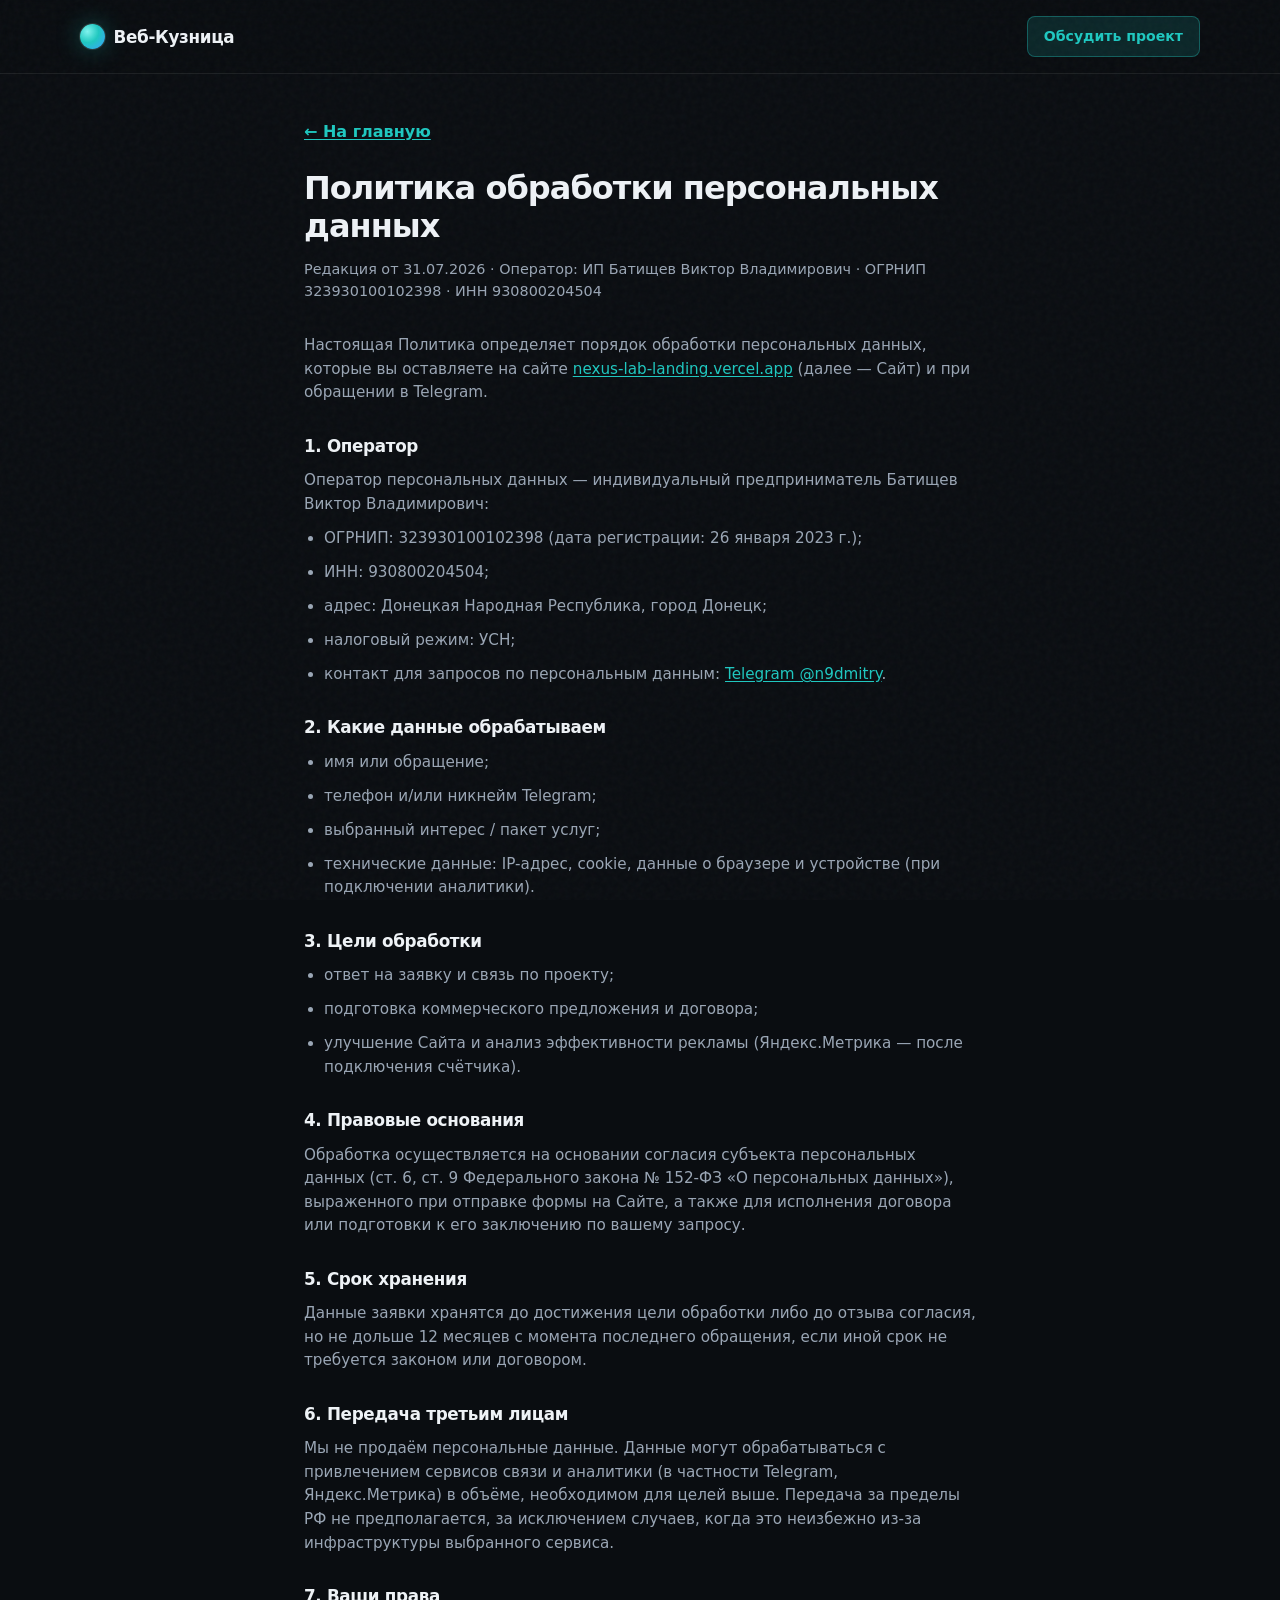
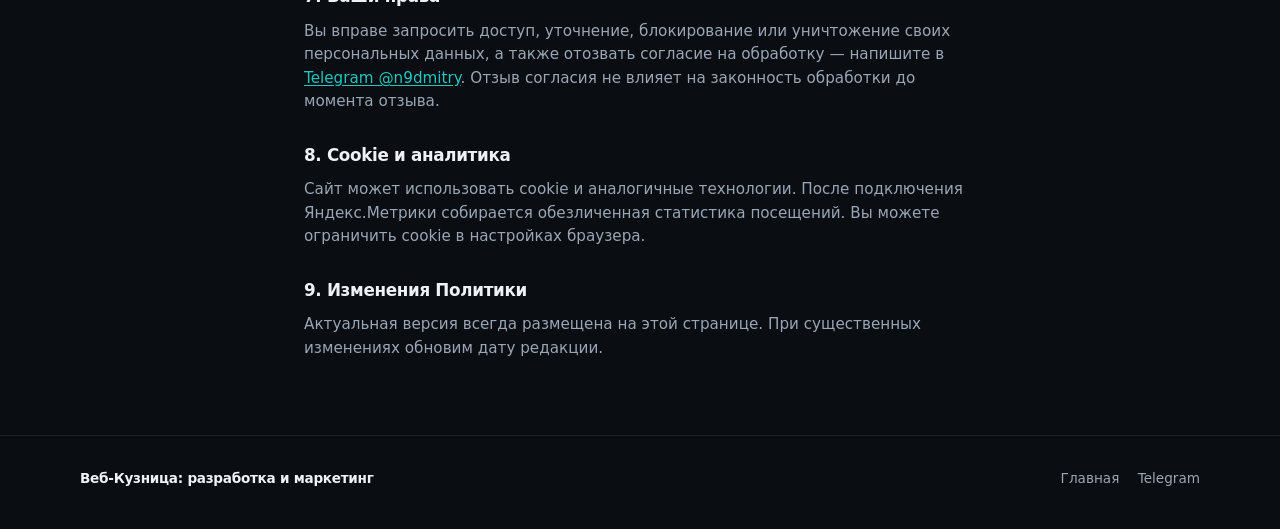
==== privacy.html @ 6d9ad60e "деплой" ====
<!DOCTYPE html>
<html lang="ru">
<head>
  <meta charset="utf-8">
  <meta name="viewport" content="width=device-width, initial-scale=1">
  <title>Политика обработки персональных данных — Веб-Кузница</title>
  <meta name="description" content="Политика обработки персональных данных Веб-Кузницы: цели, основания, сроки хранения и права субъекта данных.">
  <meta name="robots" content="noindex, follow">
  <meta name="theme-color" content="#0a0d11">
  <link rel="canonical" href="https://nexus-lab-landing.vercel.app/privacy.html">
  <link rel="icon" href="img/favicon.svg" type="image/svg+xml">
  <link rel="preload" href="fonts/manrope-cyrillic.woff2" as="font" type="font/woff2" crossorigin>
  <link rel="stylesheet" href="style/index.css">
  <style>
    .legal {
      padding: 7.5rem 0 4rem;
      max-width: 42rem;
    }
    .legal h1 {
      font-family: var(--font-display);
      font-size: clamp(1.5rem, 3.5vw, 2rem);
      font-weight: 600;
      letter-spacing: -0.03em;
      line-height: 1.2;
      margin-bottom: 0.75rem;
    }
    .legal .legal__meta {
      color: var(--muted);
      font-size: 0.9rem;
      margin-bottom: 2rem;
    }
    .legal h2 {
      font-family: var(--font-display);
      font-size: 1.05rem;
      font-weight: 600;
      margin: 1.75rem 0 0.65rem;
      letter-spacing: -0.02em;
    }
    .legal p,
    .legal li {
      color: var(--muted);
      font-size: 0.95rem;
      margin-bottom: 0.65rem;
    }
    .legal ul {
      list-style: disc;
      padding-left: 1.25rem;
      margin-bottom: 0.75rem;
    }
    .legal a { color: var(--accent); text-decoration: underline; text-underline-offset: 0.12em; }
    .legal .back { display: inline-block; margin-bottom: 1.5rem; color: var(--accent); font-weight: 600; }
  </style>
</head>
<body>
  <div class="noise" aria-hidden="true"></div>

  <header class="nav scrolled" id="nav">
    <div class="wrap nav__inner">
      <a class="logo" href="index.html" aria-label="Веб-Кузница — на главную">
        <span class="logo__mark" aria-hidden="true"></span>
        Веб-Кузница
      </a>
      <a class="nav__cta" href="index.html#lead">Обсудить проект</a>
    </div>
  </header>

  <main class="wrap legal">
    <a class="back" href="index.html">← На главную</a>
    <h1>Политика обработки персональных данных</h1>
    <p class="legal__meta">Редакция от 31.07.2026 · Оператор: ИП Батищев Виктор Владимирович · ОГРНИП 323930100102398 · ИНН 930800204504</p>

    <p>Настоящая Политика определяет порядок обработки персональных данных, которые вы оставляете на сайте <a href="https://nexus-lab-landing.vercel.app/">nexus-lab-landing.vercel.app</a> (далее — Сайт) и при обращении в Telegram.</p>

    <h2>1. Оператор</h2>
    <p>Оператор персональных данных — индивидуальный предприниматель Батищев Виктор Владимирович:</p>
    <ul>
      <li>ОГРНИП: 323930100102398 (дата регистрации: 26 января 2023 г.);</li>
      <li>ИНН: 930800204504;</li>
      <li>адрес: Донецкая Народная Республика, город Донецк;</li>
      <li>налоговый режим: УСН;</li>
      <li>контакт для запросов по персональным данным: <a href="https://t.me/n9dmitry">Telegram @n9dmitry</a>.</li>
    </ul>

    <h2>2. Какие данные обрабатываем</h2>
    <ul>
      <li>имя или обращение;</li>
      <li>телефон и/или никнейм Telegram;</li>
      <li>выбранный интерес / пакет услуг;</li>
      <li>технические данные: IP-адрес, cookie, данные о браузере и устройстве (при подключении аналитики).</li>
    </ul>

    <h2>3. Цели обработки</h2>
    <ul>
      <li>ответ на заявку и связь по проекту;</li>
      <li>подготовка коммерческого предложения и договора;</li>
      <li>улучшение Сайта и анализ эффективности рекламы (Яндекс.Метрика — после подключения счётчика).</li>
    </ul>

    <h2>4. Правовые основания</h2>
    <p>Обработка осуществляется на основании согласия субъекта персональных данных (ст. 6, ст. 9 Федерального закона № 152-ФЗ «О персональных данных»), выраженного при отправке формы на Сайте, а также для исполнения договора или подготовки к его заключению по вашему запросу.</p>

    <h2>5. Срок хранения</h2>
    <p>Данные заявки хранятся до достижения цели обработки либо до отзыва согласия, но не дольше 12 месяцев с момента последнего обращения, если иной срок не требуется законом или договором.</p>

    <h2>6. Передача третьим лицам</h2>
    <p>Мы не продаём персональные данные. Данные могут обрабатываться с привлечением сервисов связи и аналитики (в частности Telegram, Яндекс.Метрика) в объёме, необходимом для целей выше. Передача за пределы РФ не предполагается, за исключением случаев, когда это неизбежно из‑за инфраструктуры выбранного сервиса.</p>

    <h2>7. Ваши права</h2>
    <p>Вы вправе запросить доступ, уточнение, блокирование или уничтожение своих персональных данных, а также отозвать согласие на обработку — напишите в <a href="https://t.me/n9dmitry">Telegram @n9dmitry</a>. Отзыв согласия не влияет на законность обработки до момента отзыва.</p>

    <h2>8. Cookie и аналитика</h2>
    <p>Сайт может использовать cookie и аналогичные технологии. После подключения Яндекс.Метрики собирается обезличенная статистика посещений. Вы можете ограничить cookie в настройках браузера.</p>

    <h2>9. Изменения Политики</h2>
    <p>Актуальная версия всегда размещена на этой странице. При существенных изменениях обновим дату редакции.</p>
  </main>

  <footer>
    <div class="wrap footer__inner">
      <div class="footer__brand">Веб-Кузница: разработка и маркетинг</div>
      <div class="footer__links">
        <a href="index.html">Главная</a>
        <a href="https://t.me/n9dmitry" target="_blank" rel="noopener noreferrer">Telegram</a>
      </div>
    </div>
  </footer>
</body>
</html>
---- style/index.css ----
/* Self-hosted fonts (cyrillic + latin) — no render-blocking Google Fonts */
@font-face {
  font-family: "Manrope";
  font-style: normal;
  font-weight: 400 700;
  font-display: swap;
  src: url("../fonts/manrope-cyrillic.woff2") format("woff2");
  unicode-range: U+0301, U+0400-045F, U+0490-0491, U+04B0-04B1, U+2116;
}
@font-face {
  font-family: "Manrope";
  font-style: normal;
  font-weight: 400 700;
  font-display: swap;
  src: url("../fonts/manrope-latin-ext.woff2") format("woff2");
  unicode-range: U+0100-02BA, U+02BD-02C5, U+02C7-02CC, U+02CE-02D7, U+02DD-02FF, U+0304, U+0308, U+0329, U+1D00-1DBF, U+1E00-1E9F, U+1EF2-1EFF, U+2020, U+20A0-20AB, U+20AD-20C0, U+2113, U+2C60-2C7F, U+A720-A7FF;
}
@font-face {
  font-family: "Manrope";
  font-style: normal;
  font-weight: 400 700;
  font-display: swap;
  src: url("../fonts/manrope-latin.woff2") format("woff2");
  unicode-range: U+0000-00FF, U+0131, U+0152-0153, U+02BB-02BC, U+02C6, U+02DA, U+02DC, U+0304, U+0308, U+0329, U+2000-206F, U+20AC, U+2122, U+2191, U+2193, U+2212, U+2215, U+FEFF, U+FFFD;
}
@font-face {
  font-family: "Unbounded";
  font-style: normal;
  font-weight: 500 700;
  font-display: swap;
  src: url("../fonts/unbounded-cyrillic.woff2") format("woff2");
  unicode-range: U+0301, U+0400-045F, U+0490-0491, U+04B0-04B1, U+2116;
}
@font-face {
  font-family: "Unbounded";
  font-style: normal;
  font-weight: 500 700;
  font-display: swap;
  src: url("../fonts/unbounded-latin-ext.woff2") format("woff2");
  unicode-range: U+0100-02BA, U+02BD-02C5, U+02C7-02CC, U+02CE-02D7, U+02DD-02FF, U+0304, U+0308, U+0329, U+1D00-1DBF, U+1E00-1E9F, U+1EF2-1EFF, U+2020, U+20A0-20AB, U+20AD-20C0, U+2113, U+2C60-2C7F, U+A720-A7FF;
}
@font-face {
  font-family: "Unbounded";
  font-style: normal;
  font-weight: 500 700;
  font-display: swap;
  src: url("../fonts/unbounded-latin.woff2") format("woff2");
  unicode-range: U+0000-00FF, U+0131, U+0152-0153, U+02BB-02BC, U+02C6, U+02DA, U+02DC, U+0304, U+0308, U+0329, U+2000-206F, U+20AC, U+2122, U+2191, U+2193, U+2212, U+2215, U+FEFF, U+FFFD;
}

:root {
  --bg: #0a0d11;
  --bg-elev: #12171e;
  --bg-soft: #181e27;
  --ink: #eef2f6;
  --muted: #9aa6b5;
  --line: rgba(255, 255, 255, 0.08);
  --accent: #1ec8c0;
  --accent-2: #3aa0ff;
  --accent-dim: rgba(30, 200, 192, 0.14);
  --ok: #3dcf8e;
  --warn: #e8b84a;
  --radius: 8px;
  --font-display: "Unbounded", system-ui, sans-serif;
  --font-body: "Manrope", system-ui, sans-serif;
  --max: 1120px;
  --ease: cubic-bezier(0.22, 1, 0.36, 1);
}

*, *::before, *::after { box-sizing: border-box; margin: 0; padding: 0; }
html { scroll-behavior: smooth; }
body {
  font-family: var(--font-body);
  background: var(--bg);
  color: var(--ink);
  line-height: 1.55;
  -webkit-font-smoothing: antialiased;
  overflow-x: hidden;
}
img, svg { display: block; max-width: 100%; }
a { color: inherit; text-decoration: none; }
button, input, textarea, select { font: inherit; color: inherit; }
ul { list-style: none; }

.wrap {
  width: min(100% - 2.5rem, var(--max));
  margin-inline: auto;
}

/* Atmosphere */
.noise {
  pointer-events: none;
  position: fixed;
  inset: 0;
  z-index: 50;
  opacity: 0.035;
  background-image: url("data:image/svg+xml,%3Csvg viewBox='0 0 200 200' xmlns='http://www.w3.org/2000/svg'%3E%3Cfilter id='n'%3E%3CfeTurbulence type='fractalNoise' baseFrequency='0.85' numOctaves='3' stitchTiles='stitch'/%3E%3C/filter%3E%3Crect width='100%25' height='100%25' filter='url(%23n)'/%3E%3C/svg%3E");
}

/* Nav */
.nav {
  position: fixed;
  top: 0;
  left: 0;
  right: 0;
  z-index: 40;
  padding: 1rem 0;
  transition: background 0.35s var(--ease), backdrop-filter 0.35s var(--ease), border-color 0.35s;
  border-bottom: 1px solid transparent;
}
.nav.scrolled {
  background: rgba(10, 13, 17, 0.82);
  backdrop-filter: blur(14px);
  border-bottom-color: var(--line);
}
.nav__inner {
  display: flex;
  align-items: center;
  justify-content: space-between;
  gap: 1rem;
}
.logo {
  font-family: var(--font-display);
  font-weight: 600;
  font-size: 1.05rem;
  letter-spacing: -0.02em;
  display: inline-flex;
  align-items: center;
  gap: 0.55rem;
}
.logo__mark {
  width: 1.55rem;
  height: 1.55rem;
  border-radius: 50%;
  background: radial-gradient(circle at 30% 30%, #7ff5ef, var(--accent) 45%, var(--accent-2));
  box-shadow: 0 0 0 1px rgba(255,255,255,0.12), 0 0 24px rgba(30, 200, 192, 0.35);
}
.nav__links {
  display: none;
  gap: 1.6rem;
  font-size: 0.92rem;
  color: var(--muted);
}
.nav__links a:hover { color: var(--ink); }
.nav__cta {
  display: inline-flex;
  align-items: center;
  gap: 0.4rem;
  font-size: 0.88rem;
  font-weight: 600;
  padding: 0.55rem 1rem;
  border: 1px solid rgba(30, 200, 192, 0.35);
  background: var(--accent-dim);
  color: var(--accent);
  border-radius: var(--radius);
  transition: background 0.25s, border-color 0.25s, transform 0.25s var(--ease);
}
.nav__cta:hover {
  background: rgba(30, 200, 192, 0.22);
  border-color: var(--accent);
  transform: translateY(-1px);
}
@media (min-width: 860px) {
  .nav__links { display: flex; }
}

/* Buttons */
.btn {
  display: inline-flex;
  align-items: center;
  justify-content: center;
  gap: 0.5rem;
  font-weight: 700;
  font-size: 0.95rem;
  padding: 0.95rem 1.35rem;
  border-radius: var(--radius);
  border: 1px solid transparent;
  cursor: pointer;
  transition: transform 0.25s var(--ease), background 0.25s, border-color 0.25s, box-shadow 0.25s;
}
.btn:hover { transform: translateY(-2px); }
.btn:focus-visible {
  outline: 2px solid var(--accent);
  outline-offset: 3px;
}
.btn--primary {
  background: linear-gradient(135deg, var(--accent), #18a8d8);
  color: #041214;
  box-shadow: 0 10px 40px rgba(30, 200, 192, 0.28);
}
.btn--primary:hover {
  box-shadow: 0 14px 48px rgba(30, 200, 192, 0.4);
}
.btn--ghost {
  background: transparent;
  border-color: var(--line);
  color: var(--ink);
}
.btn--ghost:hover {
  border-color: rgba(255,255,255,0.22);
  background: rgba(255,255,255,0.03);
}
.btn-row {
  display: flex;
  flex-wrap: wrap;
  gap: 0.75rem;
}

/* Hero */
.hero {
  position: relative;
  min-height: 100svh;
  display: grid;
  align-items: center;
  padding: 6.5rem 0 2rem;
  overflow: hidden;
}
.hero__bg {
  position: absolute;
  inset: 0;
  z-index: 0;
  background:
    radial-gradient(ellipse 70% 55% at 75% 35%, rgba(30, 200, 192, 0.18), transparent 60%),
    radial-gradient(ellipse 50% 45% at 15% 80%, rgba(58, 160, 255, 0.12), transparent 55%),
    linear-gradient(180deg, #0a0d11 0%, #0d1218 45%, #0a0d11 100%);
}
.hero__visual {
  position: absolute;
  inset: 0;
  z-index: 1;
  pointer-events: none;
}
.hero__grid {
  position: absolute;
  inset: 0;
  background-image:
    linear-gradient(rgba(255,255,255,0.035) 1px, transparent 1px),
    linear-gradient(90deg, rgba(255,255,255,0.035) 1px, transparent 1px);
  background-size: 64px 64px;
  mask-image: radial-gradient(ellipse 80% 70% at 70% 40%, #000 20%, transparent 75%);
  opacity: 0.7;
}
.hero__inner {
  position: relative;
  z-index: 2;
  display: grid;
  gap: 3rem;
  align-items: center;
}
.hero__side { display: none; }
@media (min-width: 980px) {
  .hero__inner { grid-template-columns: minmax(0, 38rem) 1fr; }
  .hero__side { display: block; grid-column: 2; grid-row: 1; }
  .hero__content { grid-column: 1; grid-row: 1; }
}
/* Воронка справа — каскад «водопад» */
.hero__funnel {
  position: relative;
  width: min(100%, 22rem);
  margin-inline: auto;
  padding: 0.5rem 0 0.25rem;
  opacity: 0;
  animation: heroIn 0.8s var(--ease) 0.15s forwards;
}
.funnel__glow {
  position: absolute;
  inset: 5% -12%;
  background:
    radial-gradient(ellipse 55% 30% at 50% 0%, rgba(30, 200, 192, 0.2), transparent 70%),
    radial-gradient(ellipse 45% 40% at 50% 100%, rgba(58, 160, 255, 0.12), transparent 65%);
  pointer-events: none;
  z-index: 0;
}
.funnel__list {
  position: relative;
  z-index: 1;
  list-style: none;
  display: grid;
  gap: 0;
  margin: 0;
  padding: 0;
  justify-items: center;
}
.funnel__list::before {
  content: "";
  position: absolute;
  top: 1.4rem;
  bottom: 1.4rem;
  left: 50%;
  width: 2px;
  transform: translateX(-50%);
  background: linear-gradient(
    180deg,
    rgba(30, 200, 192, 0.05),
    rgba(30, 200, 192, 0.45) 20%,
    rgba(58, 160, 255, 0.4) 70%,
    rgba(30, 200, 192, 0.1)
  );
  z-index: 0;
  opacity: 0.55;
}
.funnel__drop {
  position: absolute;
  top: 1.2rem;
  left: 50%;
  z-index: 2;
  width: 8px;
  height: 8px;
  margin-left: -4px;
  border-radius: 50%;
  background: var(--accent);
  box-shadow: 0 0 12px var(--accent), 0 0 24px rgba(30, 200, 192, 0.45);
  animation: funnelDrop 2.8s cubic-bezier(0.4, 0, 0.2, 1) infinite;
  pointer-events: none;
}
@keyframes funnelDrop {
  0% {
    top: 8%;
    opacity: 0;
    transform: scale(0.5);
  }
  8% { opacity: 1; transform: scale(1); }
  85% { opacity: 1; }
  100% {
    top: 88%;
    opacity: 0;
    transform: scale(0.65);
  }
}
.funnel__step {
  --w: calc(100% - var(--i) * 1.15rem);
  position: relative;
  z-index: 1;
  display: grid;
  grid-template-columns: 2.5rem 1fr;
  gap: 0.85rem;
  align-items: center;
  width: var(--w);
  padding: 0.95rem 1.1rem 0.95rem 0.75rem;
  border: 1px solid var(--line);
  border-radius: 10px;
  background: rgba(18, 23, 30, 0.9);
  backdrop-filter: blur(8px);
  margin-bottom: 0.7rem;
  opacity: 0;
  transform: translateY(-28px) scale(0.96);
  animation-name: funnelFall, funnelWave;
  animation-duration: 0.7s, 2.8s;
  animation-timing-function: var(--ease), cubic-bezier(0.4, 0, 0.2, 1);
  animation-fill-mode: forwards, none;
  animation-iteration-count: 1, infinite;
  animation-delay:
    calc(0.25s + var(--i) * 0.18s),
    calc(0.55s + var(--i) * 0.45s);
}
.funnel__step:last-child { margin-bottom: 0; }
.funnel__step--result {
  border-color: rgba(30, 200, 192, 0.42);
  background:
    linear-gradient(120deg, rgba(30, 200, 192, 0.14), transparent 55%),
    rgba(18, 23, 30, 0.94);
  animation-name: funnelFall, funnelWaveResult;
}
.funnel__num {
  font-family: var(--font-display);
  font-size: 0.72rem;
  font-weight: 600;
  letter-spacing: 0.06em;
  color: var(--accent);
  text-align: center;
}
.funnel__step strong {
  display: block;
  font-family: var(--font-display);
  font-size: 0.98rem;
  font-weight: 600;
  letter-spacing: -0.02em;
  color: var(--ink);
  margin-bottom: 0.12rem;
}
.funnel__step small {
  display: block;
  font-size: 0.78rem;
  color: var(--muted);
}
@keyframes funnelFall {
  to {
    opacity: 1;
    transform: none;
  }
}
@keyframes funnelWave {
  0%, 18%, 100% {
    border-color: var(--line);
    box-shadow: none;
  }
  6% {
    border-color: rgba(30, 200, 192, 0.65);
    box-shadow: 0 10px 28px rgba(30, 200, 192, 0.12), 0 0 0 1px rgba(30, 200, 192, 0.15);
  }
  12% {
    border-color: rgba(30, 200, 192, 0.35);
    box-shadow: none;
  }
}
@keyframes funnelWaveResult {
  0%, 18%, 100% {
    border-color: rgba(30, 200, 192, 0.42);
    box-shadow: none;
  }
  6% {
    border-color: rgba(30, 200, 192, 0.85);
    box-shadow: 0 12px 32px rgba(30, 200, 192, 0.2);
  }
  12% {
    border-color: rgba(30, 200, 192, 0.5);
    box-shadow: 0 0 20px rgba(30, 200, 192, 0.1);
  }
}
.hero__content {
  position: relative;
  z-index: 2;
  max-width: 38rem;
  opacity: 0;
  transform: translateY(28px);
  animation: heroIn 0.9s var(--ease) 0.05s forwards;
}
@keyframes heroIn {
  to { opacity: 1; transform: none; }
}
.hero__eyebrow {
  display: inline-flex;
  align-items: center;
  gap: 0.6rem;
  font-family: var(--font-display);
  font-size: 0.8rem;
  font-weight: 600;
  letter-spacing: 0.16em;
  text-transform: uppercase;
  color: var(--accent);
  margin-bottom: 1.2rem;
}
.hero__eyebrow::after {
  content: "";
  width: 2.2rem;
  height: 1px;
  background: linear-gradient(90deg, var(--accent), transparent);
}
.hero h1 {
  font-family: var(--font-display);
  font-size: clamp(1.9rem, 4.6vw, 3.25rem);
  font-weight: 700;
  letter-spacing: -0.04em;
  line-height: 1.08;
  margin-bottom: 1.15rem;
  max-width: 17ch;
  background: linear-gradient(120deg, #fff 35%, #b8fff9 75%, var(--accent));
  -webkit-background-clip: text;
  background-clip: text;
  color: transparent;
}
.hero__lead {
  color: var(--muted);
  font-size: 1.05rem;
  max-width: 38ch;
  margin-bottom: 1.75rem;
}
.hero__meta {
  margin-top: 1.5rem;
  display: flex;
  flex-wrap: wrap;
  gap: 0.75rem 1.25rem;
  font-size: 0.85rem;
  color: var(--muted);
}
.hero__meta span {
  display: inline-flex;
  align-items: center;
  gap: 0.4rem;
}
.dot {
  width: 6px;
  height: 6px;
  border-radius: 50%;
  background: var(--accent);
  box-shadow: 0 0 10px var(--accent);
}

/* Компактная воронка для экранов без SVG-схемы */
.hero__flow-mini {
  display: none;
  flex-wrap: wrap;
  align-items: center;
  gap: 0.45rem;
  margin-bottom: 1.6rem;
  font-size: 0.78rem;
  color: #c5ced9;
}
.hero__flow-mini span {
  padding: 0.35rem 0.7rem;
  border: 1px solid rgba(30, 200, 192, 0.3);
  border-radius: 999px;
  background: var(--bg-elev);
  white-space: nowrap;
}
.hero__flow-mini i {
  font-style: normal;
  color: var(--accent);
}
@media (max-width: 979.98px) {
  .hero__flow-mini { display: flex; }
  .hero__flow-mini span {
    opacity: 0;
    transform: translateY(-10px);
    animation-name: miniFall, chipGlow;
    animation-duration: 0.5s, 2.8s;
    animation-timing-function: var(--ease), ease-in-out;
    animation-fill-mode: forwards, none;
    animation-iteration-count: 1, infinite;
  }
  .hero__flow-mini span:nth-of-type(1) { animation-delay: 0.2s, 0.55s; }
  .hero__flow-mini span:nth-of-type(2) { animation-delay: 0.35s, 1s; }
  .hero__flow-mini span:nth-of-type(3) { animation-delay: 0.5s, 1.45s; }
  .hero__flow-mini span:nth-of-type(4) { animation-delay: 0.65s, 1.9s; }
  .hero__flow-mini span:nth-of-type(5) { animation-delay: 0.8s, 2.35s; }
}
@keyframes miniFall {
  to { opacity: 1; transform: none; }
}
@keyframes chipGlow {
  0%, 18%, 100% {
    border-color: rgba(30, 200, 192, 0.3);
    color: #c5ced9;
    background: var(--bg-elev);
    box-shadow: none;
  }
  6%, 10% {
    border-color: var(--accent);
    color: var(--ink);
    background: rgba(30, 200, 192, 0.14);
    box-shadow: 0 0 16px rgba(30, 200, 192, 0.35);
  }
}

/* Sections common */
section {
  padding: 5rem 0;
  position: relative;
}
.section-head {
  margin-bottom: 2.25rem;
  max-width: 40rem;
}
.section-head h2 {
  font-family: var(--font-display);
  font-size: clamp(1.45rem, 3vw, 2rem);
  font-weight: 600;
  letter-spacing: -0.03em;
  line-height: 1.2;
  margin-bottom: 0.7rem;
}
.section-head p {
  color: var(--muted);
  font-size: 1.02rem;
  max-width: 48ch;
}
.reveal {
  opacity: 0;
  transform: translateY(24px);
  transition: opacity 0.7s var(--ease), transform 0.7s var(--ease);
}
.reveal.in {
  opacity: 1;
  transform: none;
}

/* Audit lead magnet */
.audit {
  padding-top: 0.5rem;
  padding-bottom: 2.5rem;
}
.audit__panel {
  display: flex;
  flex-wrap: wrap;
  align-items: center;
  justify-content: space-between;
  gap: 1.25rem 1.75rem;
  padding: clamp(1.35rem, 3vw, 1.85rem) clamp(1.25rem, 3vw, 1.75rem);
  border: 1px solid rgba(30, 200, 192, 0.28);
  border-radius: 12px;
  background:
    radial-gradient(ellipse 55% 80% at 0% 50%, rgba(30, 200, 192, 0.12), transparent 55%),
    var(--bg-elev);
}
.audit__copy {
  flex: 1 1 16rem;
  max-width: 40rem;
}
.audit__copy h2 {
  font-family: var(--font-display);
  font-size: clamp(1.15rem, 2.4vw, 1.45rem);
  font-weight: 600;
  letter-spacing: -0.03em;
  line-height: 1.25;
  margin-bottom: 0.55rem;
}
.audit__copy p {
  color: var(--muted);
  font-size: 0.95rem;
}
.audit__panel .btn {
  flex-shrink: 0;
}

/* Pain */
.pain {
  border-top: 1px solid var(--line);
  background: linear-gradient(180deg, rgba(18, 23, 30, 0.55), transparent);
}
.pain__list {
  display: grid;
  gap: 1px;
  background: var(--line);
  border: 1px solid var(--line);
  border-radius: 8px;
  overflow: hidden;
}
@media (min-width: 720px) {
  .pain__list { grid-template-columns: 1fr 1fr; }
}
.pain__item {
  background: var(--bg-elev);
  padding: 1.5rem 1.35rem;
}
.pain__item p {
  color: #c5ced9;
  font-size: 1rem;
  line-height: 1.45;
  font-style: italic;
}
.pain__close {
  margin-top: 1.35rem;
  color: var(--muted);
  font-size: 0.98rem;
}
.pain__close a {
  color: var(--accent);
  font-weight: 600;
  text-decoration: underline;
  text-underline-offset: 0.15em;
}
.pain__close a:hover { color: var(--ink); }

/* Steps */
.steps__track {
  display: grid;
  gap: 1.25rem;
  counter-reset: step;
}
@media (min-width: 800px) {
  .steps__track {
    grid-template-columns: repeat(4, 1fr);
    gap: 1rem;
  }
}
.step {
  position: relative;
  padding: 1.35rem 1.2rem 1.35rem 0;
  border-top: 2px solid var(--line);
}
.step::before {
  counter-increment: step;
  content: "0" counter(step);
  display: block;
  font-family: var(--font-display);
  font-size: 0.78rem;
  font-weight: 600;
  color: var(--accent);
  letter-spacing: 0.08em;
  margin-bottom: 0.85rem;
}
.step h3 {
  font-size: 1.05rem;
  font-weight: 700;
  margin-bottom: 0.35rem;
}
.step__time {
  display: inline-block;
  font-size: 0.78rem;
  font-weight: 700;
  letter-spacing: 0.04em;
  text-transform: uppercase;
  color: var(--accent) !important;
  margin-bottom: 0.55rem;
}
.step p {
  color: var(--muted);
  font-size: 0.92rem;
}

/* Services */
.services { background: var(--bg-elev); border-block: 1px solid var(--line); }
.services__grid {
  display: grid;
  gap: 1rem;
}
@media (min-width: 700px) {
  .services__grid { grid-template-columns: 1fr 1fr; }
}
.service {
  padding: 1.4rem 1.35rem;
  border: 1px solid var(--line);
  background: var(--bg-soft);
  border-radius: 8px;
  display: grid;
  gap: 0.55rem;
  transition: border-color 0.25s, background 0.25s;
}
.service:hover {
  border-color: rgba(30, 200, 192, 0.35);
  background: #1b222c;
}
.service__top {
  display: flex;
  justify-content: space-between;
  align-items: baseline;
  gap: 1rem;
}
.service h3 {
  font-family: var(--font-display);
  font-size: 0.98rem;
  font-weight: 600;
  letter-spacing: -0.02em;
}
.service__price {
  font-size: 0.88rem;
  font-weight: 700;
  color: var(--accent);
  white-space: nowrap;
}
.service p {
  color: var(--muted);
  font-size: 0.92rem;
}
.service__note {
  font-size: 0.8rem;
  color: #6f7c8d;
}

/* Packages */
.packages__grid {
  display: grid;
  gap: 1rem;
}
@media (min-width: 960px) {
  .packages__grid {
    grid-template-columns: repeat(3, 1fr);
    align-items: stretch;
  }
}
.pack {
  position: relative;
  padding: 1.75rem 1.5rem;
  border: 1px solid var(--line);
  border-radius: 10px;
  background: var(--bg-elev);
  display: flex;
  flex-direction: column;
  gap: 1rem;
}
.pack--featured {
  border-color: rgba(30, 200, 192, 0.45);
  background:
    linear-gradient(160deg, rgba(30, 200, 192, 0.1), transparent 45%),
    var(--bg-soft);
  box-shadow: 0 20px 60px rgba(0, 0, 0, 0.35);
  padding-top: 2rem;
}
@media (min-width: 960px) {
  .pack--featured {
    transform: translateY(-0.35rem);
  }
}
.pack__badge {
  position: absolute;
  top: -0.65rem;
  right: 1rem;
  font-size: 0.68rem;
  font-weight: 700;
  letter-spacing: 0.04em;
  text-transform: uppercase;
  color: #061014;
  background: var(--accent);
  padding: 0.28rem 0.55rem;
  border-radius: 4px;
}
.pack__label {
  font-size: 0.72rem;
  font-weight: 700;
  letter-spacing: 0.12em;
  text-transform: uppercase;
  color: var(--accent);
}
.pack h3 {
  font-family: var(--font-display);
  font-size: 1.35rem;
  font-weight: 600;
  letter-spacing: -0.03em;
}
.pack__desc {
  color: var(--muted);
  font-size: 0.95rem;
}
.pack ul {
  display: grid;
  gap: 0.45rem;
  flex: 1;
}
.pack li {
  position: relative;
  padding-left: 1.2rem;
  font-size: 0.92rem;
  color: #c5ced9;
}
.pack li::before {
  content: "";
  position: absolute;
  left: 0;
  top: 0.55rem;
  width: 0.45rem;
  height: 0.45rem;
  border-radius: 50%;
  background: var(--accent);
}
.pack__foot {
  display: flex;
  flex-wrap: wrap;
  align-items: center;
  justify-content: space-between;
  gap: 0.75rem;
  padding-top: 0.5rem;
  border-top: 1px solid var(--line);
}
.pack__price {
  font-family: var(--font-display);
  font-size: 1.15rem;
  font-weight: 600;
}
.pack__save {
  font-size: 0.82rem;
  color: var(--ok);
  font-weight: 600;
}

/* Why */
.why__grid {
  display: grid;
  gap: 1rem;
}
@media (min-width: 800px) {
  .why__grid { grid-template-columns: 1.2fr 1fr; }
}
.why__story {
  padding: 1.75rem;
  border: 1px solid var(--line);
  border-radius: 10px;
  background:
    radial-gradient(ellipse 60% 50% at 0% 0%, rgba(58, 160, 255, 0.12), transparent 60%),
    var(--bg-elev);
}
.why__story h3 {
  font-family: var(--font-display);
  font-size: 1.15rem;
  font-weight: 600;
  letter-spacing: -0.02em;
  margin-bottom: 0.75rem;
}
.why__story p {
  color: var(--muted);
  margin-bottom: 1rem;
}
.partners {
  display: grid;
  gap: 0.75rem;
}
.partner {
  display: grid;
  grid-template-columns: auto 1fr;
  gap: 0.85rem;
  align-items: start;
  padding: 0.85rem 0;
  border-top: 1px solid var(--line);
}
.partner:first-child { border-top: none; padding-top: 0; }
.partner__avatar {
  position: relative;
  width: 3.4rem;
  height: 3.4rem;
  border-radius: 50%;
  overflow: hidden;
  display: grid;
  place-items: center;
  font-family: var(--font-display);
  font-size: 0.85rem;
  font-weight: 700;
  background: var(--accent-dim);
  color: var(--accent);
  border: 1px solid rgba(30, 200, 192, 0.3);
}
.partner__avatar img {
  position: absolute;
  inset: 0;
  width: 100%;
  height: 100%;
  object-fit: cover;
}
.partner strong { display: block; font-size: 0.95rem; }
.partner span { color: var(--muted); font-size: 0.85rem; }
.why__points {
  display: grid;
  gap: 0.75rem;
}
.point {
  padding: 1.15rem 1.2rem;
  border: 1px solid var(--line);
  border-radius: 8px;
  background: var(--bg-elev);
}
.point h3 {
  font-size: 0.98rem;
  font-weight: 700;
  margin-bottom: 0.3rem;
}
.point p {
  color: var(--muted);
  font-size: 0.9rem;
}

.guarantees {
  margin-top: 1.5rem;
  padding: 1.5rem 1.4rem;
  border: 1px solid var(--line);
  border-radius: 10px;
  background: var(--bg-elev);
}
.guarantees__title {
  font-family: var(--font-display);
  font-size: 1.05rem;
  font-weight: 600;
  letter-spacing: -0.02em;
  margin-bottom: 1rem;
}
.guarantees__list {
  display: grid;
  gap: 0.65rem;
}
@media (min-width: 720px) {
  .guarantees__list { grid-template-columns: 1fr 1fr; }
}
.guarantees__list li {
  position: relative;
  padding-left: 1.55rem;
  font-size: 0.94rem;
  color: #c5ced9;
}
.guarantees__list li::before {
  content: "✓";
  position: absolute;
  left: 0;
  top: 0;
  width: 1.1rem;
  font-size: 0.85rem;
  font-weight: 700;
  color: var(--accent);
  line-height: 1.4;
}
.guarantees__list li::after {
  content: none;
}

/* FAQ */
.faq {
  border-top: 1px solid var(--line);
}
.faq__list {
  display: grid;
  gap: 0.5rem;
  max-width: 720px;
}
details {
  border: 1px solid var(--line);
  border-radius: 8px;
  background: var(--bg-elev);
  padding: 0 1.15rem;
}
summary {
  cursor: pointer;
  list-style: none;
  font-weight: 700;
  padding: 1.05rem 0;
  display: flex;
  justify-content: space-between;
  align-items: center;
  gap: 1rem;
}
summary::-webkit-details-marker { display: none; }
summary::after {
  content: "+";
  font-size: 1.2rem;
  color: var(--accent);
  font-weight: 500;
}
details[open] summary::after { content: "–"; }
details p {
  color: var(--muted);
  font-size: 0.95rem;
  padding-bottom: 1.1rem;
}

/* Lead */
.lead {
  padding-bottom: 5.5rem;
}
.lead__panel {
  display: grid;
  gap: 2rem;
  padding: clamp(1.5rem, 4vw, 2.5rem);
  border: 1px solid rgba(30, 200, 192, 0.28);
  border-radius: 12px;
  background:
    radial-gradient(ellipse 50% 60% at 100% 0%, rgba(30, 200, 192, 0.12), transparent 55%),
    radial-gradient(ellipse 40% 50% at 0% 100%, rgba(58, 160, 255, 0.1), transparent 50%),
    var(--bg-elev);
}
@media (min-width: 860px) {
  .lead__panel {
    grid-template-columns: 1fr 1fr;
    align-items: start;
    gap: 2.5rem;
  }
}
.lead__copy h2 {
  font-family: var(--font-display);
  font-size: clamp(1.4rem, 3vw, 1.9rem);
  font-weight: 600;
  letter-spacing: -0.03em;
  line-height: 1.2;
  margin-bottom: 0.75rem;
}
.lead__copy p {
  color: var(--muted);
  margin-bottom: 1.25rem;
}
.lead__contacts {
  display: grid;
  gap: 0.65rem;
  font-size: 0.92rem;
}
.lead__contacts a {
  color: var(--accent);
  font-weight: 600;
}
.lead__contacts a:hover { text-decoration: underline; }
.phone-placeholder {
  color: var(--muted);
  font-variant-numeric: tabular-nums;
}
.phone-placeholder strong { color: var(--ink); font-weight: 600; }

.form {
  display: grid;
  gap: 0.85rem;
}
.field label {
  display: block;
  font-size: 0.8rem;
  font-weight: 600;
  color: var(--muted);
  margin-bottom: 0.35rem;
}
.field input,
.field textarea,
.field select {
  width: 100%;
  background: rgba(0, 0, 0, 0.35);
  border: 1px solid var(--line);
  border-radius: var(--radius);
  padding: 0.8rem 0.9rem;
  transition: border-color 0.2s, box-shadow 0.2s;
}
.field input:focus,
.field textarea:focus,
.field select:focus {
  outline: none;
  border-color: rgba(30, 200, 192, 0.55);
  box-shadow: 0 0 0 3px rgba(30, 200, 192, 0.12);
}
.field textarea { min-height: 110px; resize: vertical; }
.form__hint {
  font-size: 0.78rem;
  color: #6f7c8d;
}
.form__hint a {
  color: var(--accent);
  text-decoration: underline;
  text-underline-offset: 0.12em;
}
.form__hint a:hover { color: var(--ink); }
.form__success {
  display: none;
  padding: 1.25rem;
  border: 1px solid rgba(61, 207, 142, 0.35);
  background: rgba(61, 207, 142, 0.08);
  border-radius: 8px;
  color: var(--ok);
  font-weight: 600;
}
.form.is-success .form__fields { display: none; }
.form.is-success .form__success { display: block; }

/* Footer */
footer {
  border-top: 1px solid var(--line);
  padding: 2rem 0 2.5rem;
  color: var(--muted);
  font-size: 0.85rem;
}
.footer__inner {
  display: flex;
  flex-wrap: wrap;
  justify-content: space-between;
  gap: 1rem;
  align-items: center;
}
.footer__brand {
  font-family: var(--font-display);
  font-weight: 600;
  color: var(--ink);
  letter-spacing: -0.02em;
}
.footer__links {
  display: flex;
  flex-wrap: wrap;
  gap: 0.85rem 1.15rem;
}
.footer__links a:hover {
  color: var(--accent);
}

/* Sticky mobile CTA */
.sticky-cta {
  position: fixed;
  left: 1rem;
  right: 1rem;
  bottom: calc(0.85rem + env(safe-area-inset-bottom, 0px));
  z-index: 45;
  display: flex;
  align-items: center;
  justify-content: center;
  min-height: 3rem;
  padding: 0.85rem 1.25rem;
  border-radius: 10px;
  background: linear-gradient(135deg, var(--accent), #17a8a1);
  color: #061014;
  font-weight: 700;
  font-size: 0.95rem;
  box-shadow: 0 12px 32px rgba(0, 0, 0, 0.45);
  transform: translateY(0);
  transition: opacity 0.25s var(--ease), transform 0.25s var(--ease);
}
.sticky-cta[hidden] {
  display: none !important;
}
body.has-sticky-cta {
  padding-bottom: 5rem;
}
@media (min-width: 701px) {
  .sticky-cta { display: none !important; }
  body.has-sticky-cta { padding-bottom: 0; }
}

@media (max-width: 480px) {
  .logo { font-size: 0.88rem; white-space: nowrap; }
  .logo__mark { width: 1.3rem; height: 1.3rem; }
  .nav__cta { font-size: 0.8rem; padding: 0.5rem 0.7rem; }
}

@media (max-width: 700px) {
  .hero {
    padding-top: 7rem;
    padding-bottom: 1.25rem;
  }
  .btn { width: 100%; }
  .btn-row { width: 100%; }
}

@media (prefers-reduced-motion: reduce) {
  html { scroll-behavior: auto; }
  .hero__content,
  .hero__funnel,
  .reveal,
  .hero__flow-mini span,
  .funnel__step,
  .funnel__drop {
    animation: none !important;
    transition: none !important;
    opacity: 1 !important;
    transform: none !important;
  }
  .funnel__drop { display: none; }
}
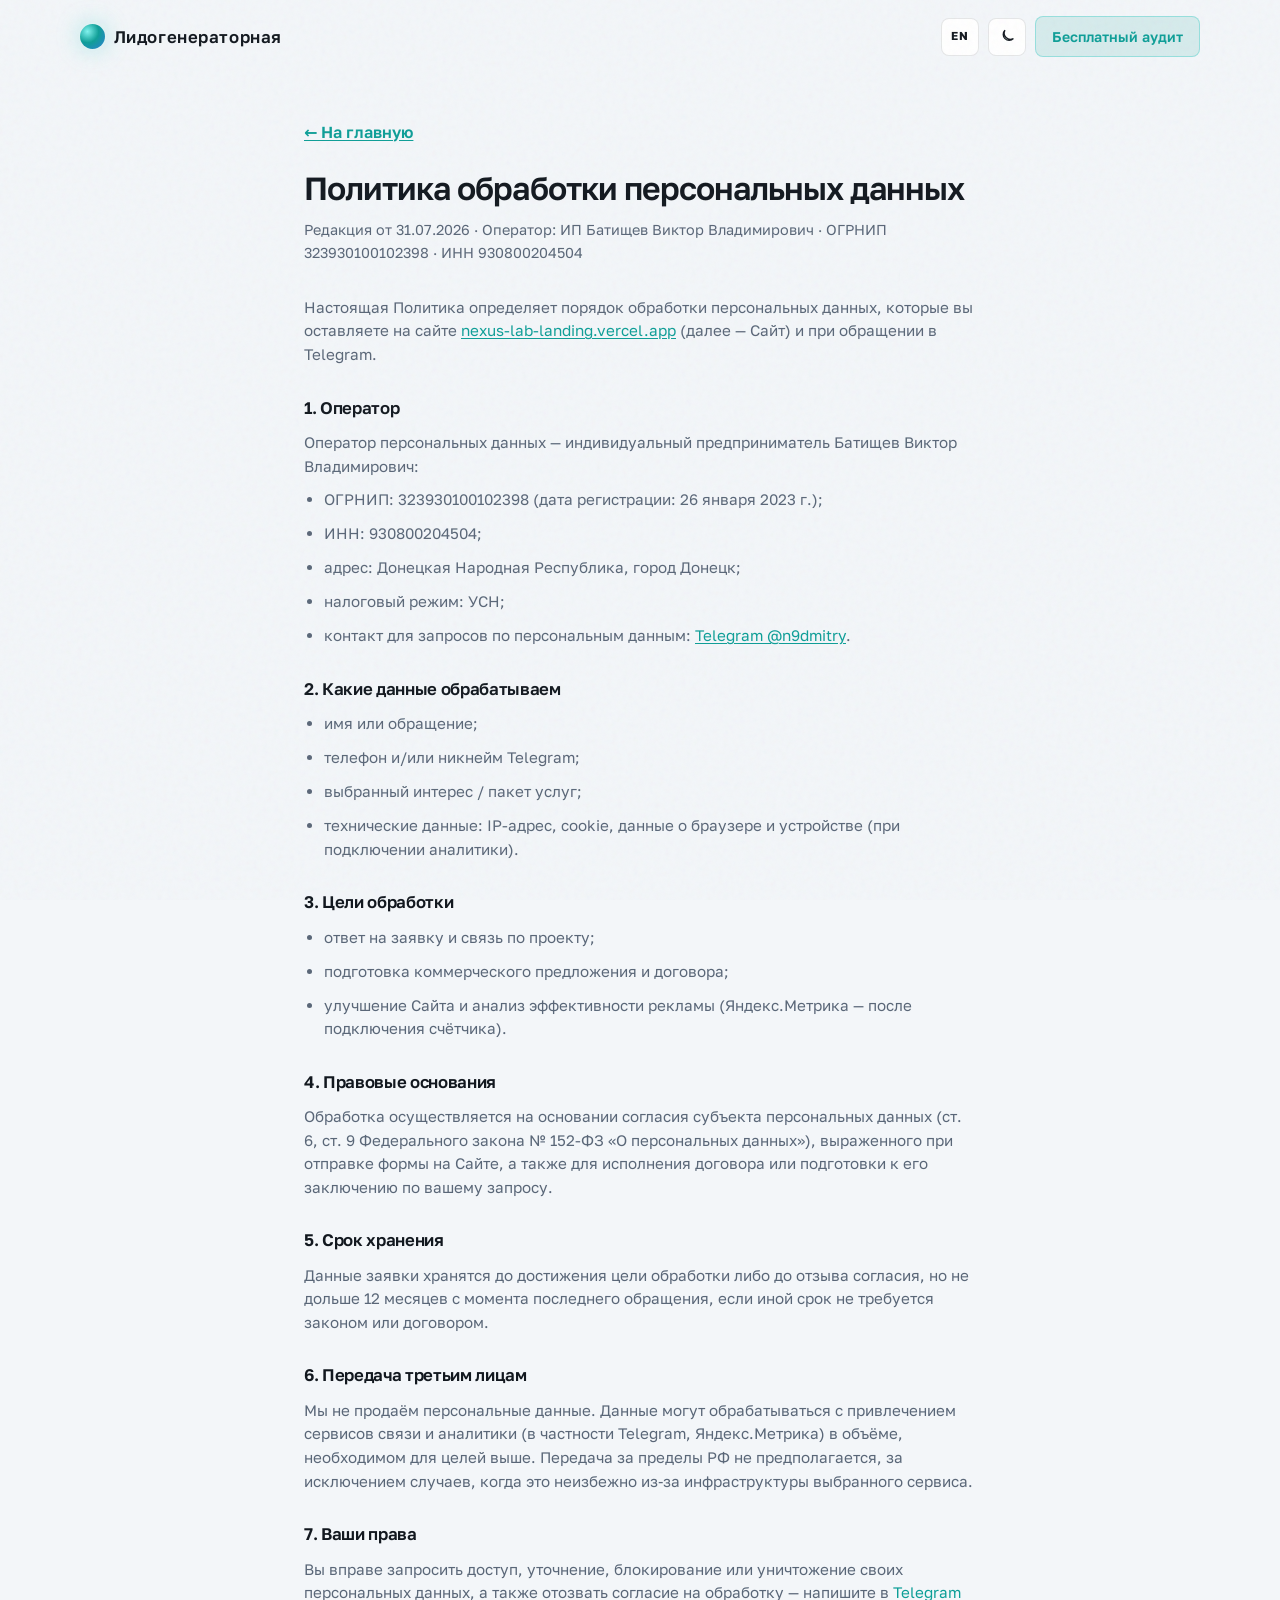
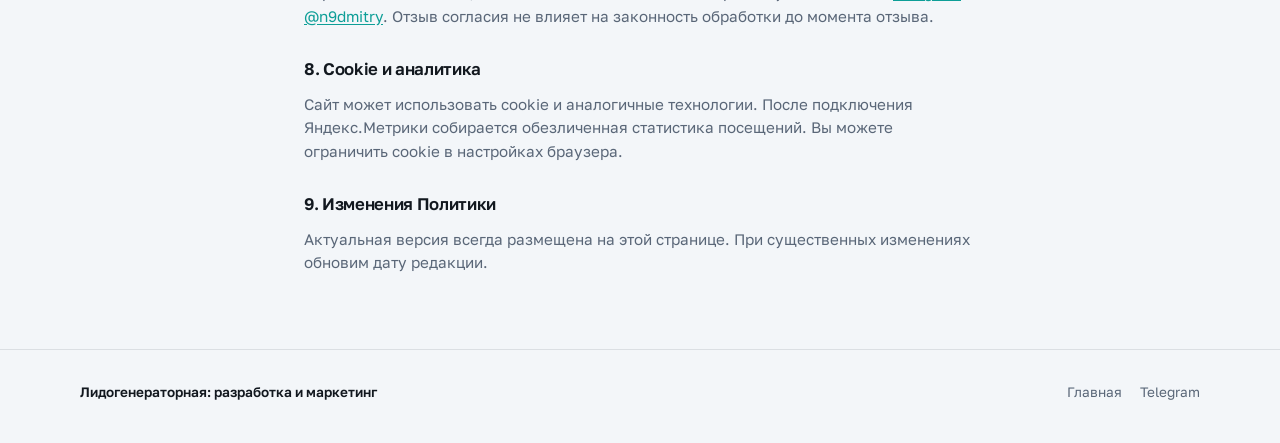
==== commit c974a0cb: "последние правки" ====
--- a/privacy.html
+++ b/privacy.html
@@ -3,14 +3,33 @@
 <head>
   <meta charset="utf-8">
   <meta name="viewport" content="width=device-width, initial-scale=1">
-  <title>Политика обработки персональных данных — Веб-Кузница</title>
-  <meta name="description" content="Политика обработки персональных данных Веб-Кузницы: цели, основания, сроки хранения и права субъекта данных.">
+  <title>Политика обработки персональных данных — Лидогенераторная</title>
+  <meta name="description" content="Политика обработки персональных данных Лидогенераторной: цели, основания, сроки хранения и права субъекта данных.">
   <meta name="robots" content="noindex, follow">
-  <meta name="theme-color" content="#0a0d11">
+  <meta name="theme-color" content="#0a0d11" id="theme-color">
   <link rel="canonical" href="https://nexus-lab-landing.vercel.app/privacy.html">
   <link rel="icon" href="img/favicon.svg" type="image/svg+xml">
-  <link rel="preload" href="fonts/manrope-cyrillic.woff2" as="font" type="font/woff2" crossorigin>
+  <link rel="preload" href="fonts/golos-cyrillic.woff2" as="font" type="font/woff2" crossorigin>
   <link rel="stylesheet" href="style/index.css">
+  <script>
+    (function () {
+      try {
+        var stored = localStorage.getItem("theme");
+        var theme = stored === "light" || stored === "dark"
+          ? stored
+          : (window.matchMedia("(prefers-color-scheme: light)").matches ? "light" : "dark");
+        document.documentElement.setAttribute("data-theme", theme);
+        var meta = document.getElementById("theme-color");
+        if (meta) meta.setAttribute("content", theme === "light" ? "#f3f6f9" : "#0a0d11");
+      } catch (e) {
+        document.documentElement.setAttribute("data-theme", "dark");
+      }
+      try {
+        var lang = localStorage.getItem("lang");
+        if (lang === "en" || lang === "ru") document.documentElement.setAttribute("lang", lang);
+      } catch (e2) {}
+    })();
+  </script>
   <style>
     .legal {
       padding: 7.5rem 0 4rem;
@@ -56,11 +75,28 @@
 
   <header class="nav scrolled" id="nav">
     <div class="wrap nav__inner">
-      <a class="logo" href="index.html" aria-label="Веб-Кузница — на главную">
+      <a class="logo" href="index.html" aria-label="Лидогенераторная — на главную">
         <span class="logo__mark" aria-hidden="true"></span>
-        Веб-Кузница
+        <span class="logo__text">Лидогенераторная</span>
       </a>
-      <a class="nav__cta" href="index.html#lead">Обсудить проект</a>
+      <div class="nav__actions">
+        <button class="lang-toggle" type="button" data-lang-toggle aria-label="Switch to English" aria-pressed="false">
+          <span data-lang-label>EN</span>
+        </button>
+        <button class="theme-toggle" type="button" data-theme-toggle aria-label="Переключить тему">
+          <svg class="theme-toggle__icon theme-toggle__icon--sun" viewBox="0 0 24 24" fill="none" stroke="currentColor" stroke-width="1.8" aria-hidden="true">
+            <circle cx="12" cy="12" r="4"/>
+            <path d="M12 2v2M12 20v2M4.9 4.9l1.4 1.4M17.7 17.7l1.4 1.4M2 12h2M20 12h2M4.9 19.1l1.4-1.4M17.7 6.3l1.4-1.4"/>
+          </svg>
+          <svg class="theme-toggle__icon theme-toggle__icon--moon" viewBox="0 0 24 24" fill="none" stroke="currentColor" stroke-width="1.8" aria-hidden="true">
+            <path d="M21 14.5A8.5 8.5 0 0 1 9.5 3 7 7 0 1 0 21 14.5z"/>
+          </svg>
+        </button>
+        <a class="nav__cta" href="index.html#audit">
+          <span class="nav__cta-full" data-i18n="nav.cta">Бесплатный аудит</span>
+          <span class="nav__cta-short" data-i18n="nav.ctaShort">Аудит</span>
+        </a>
+      </div>
     </div>
   </header>
 
@@ -117,12 +153,14 @@
 
   <footer>
     <div class="wrap footer__inner">
-      <div class="footer__brand">Веб-Кузница: разработка и маркетинг</div>
+      <div class="footer__brand">Лидогенераторная: разработка и маркетинг</div>
       <div class="footer__links">
         <a href="index.html">Главная</a>
         <a href="https://t.me/n9dmitry" target="_blank" rel="noopener noreferrer">Telegram</a>
       </div>
     </div>
   </footer>
+  <script src="js/i18n.js"></script>
+  <script src="js/index.js"></script>
 </body>
 </html>
--- a/style/index.css
+++ b/style/index.css
@@ -1,70 +1,99 @@
-/* Self-hosted fonts (cyrillic + latin) — no render-blocking Google Fonts */
+/* Self-hosted fonts (cyrillic + latin) — Golos Text (ParaType), кириллица first-class */
 @font-face {
-  font-family: "Manrope";
+  font-family: "Golos Text";
   font-style: normal;
   font-weight: 400 700;
   font-display: swap;
-  src: url("../fonts/manrope-cyrillic.woff2") format("woff2");
+  src: url("../fonts/golos-cyrillic.woff2") format("woff2");
   unicode-range: U+0301, U+0400-045F, U+0490-0491, U+04B0-04B1, U+2116;
 }
 @font-face {
-  font-family: "Manrope";
+  font-family: "Golos Text";
   font-style: normal;
   font-weight: 400 700;
   font-display: swap;
-  src: url("../fonts/manrope-latin-ext.woff2") format("woff2");
+  src: url("../fonts/golos-latin-ext.woff2") format("woff2");
   unicode-range: U+0100-02BA, U+02BD-02C5, U+02C7-02CC, U+02CE-02D7, U+02DD-02FF, U+0304, U+0308, U+0329, U+1D00-1DBF, U+1E00-1E9F, U+1EF2-1EFF, U+2020, U+20A0-20AB, U+20AD-20C0, U+2113, U+2C60-2C7F, U+A720-A7FF;
 }
 @font-face {
-  font-family: "Manrope";
+  font-family: "Golos Text";
   font-style: normal;
   font-weight: 400 700;
   font-display: swap;
-  src: url("../fonts/manrope-latin.woff2") format("woff2");
+  src: url("../fonts/golos-latin.woff2") format("woff2");
   unicode-range: U+0000-00FF, U+0131, U+0152-0153, U+02BB-02BC, U+02C6, U+02DA, U+02DC, U+0304, U+0308, U+0329, U+2000-206F, U+20AC, U+2122, U+2191, U+2193, U+2212, U+2215, U+FEFF, U+FFFD;
 }
-@font-face {
-  font-family: "Unbounded";
-  font-style: normal;
-  font-weight: 500 700;
-  font-display: swap;
-  src: url("../fonts/unbounded-cyrillic.woff2") format("woff2");
-  unicode-range: U+0301, U+0400-045F, U+0490-0491, U+04B0-04B1, U+2116;
-}
-@font-face {
-  font-family: "Unbounded";
-  font-style: normal;
-  font-weight: 500 700;
-  font-display: swap;
-  src: url("../fonts/unbounded-latin-ext.woff2") format("woff2");
-  unicode-range: U+0100-02BA, U+02BD-02C5, U+02C7-02CC, U+02CE-02D7, U+02DD-02FF, U+0304, U+0308, U+0329, U+1D00-1DBF, U+1E00-1E9F, U+1EF2-1EFF, U+2020, U+20A0-20AB, U+20AD-20C0, U+2113, U+2C60-2C7F, U+A720-A7FF;
-}
-@font-face {
-  font-family: "Unbounded";
-  font-style: normal;
-  font-weight: 500 700;
-  font-display: swap;
-  src: url("../fonts/unbounded-latin.woff2") format("woff2");
-  unicode-range: U+0000-00FF, U+0131, U+0152-0153, U+02BB-02BC, U+02C6, U+02DA, U+02DC, U+0304, U+0308, U+0329, U+2000-206F, U+20AC, U+2122, U+2191, U+2193, U+2212, U+2215, U+FEFF, U+FFFD;
-}
-
-:root {
+
+:root,
+[data-theme="dark"] {
+  color-scheme: dark;
   --bg: #0a0d11;
   --bg-elev: #12171e;
   --bg-soft: #181e27;
   --ink: #eef2f6;
+  --ink-soft: #c5ced9;
   --muted: #9aa6b5;
+  --muted-2: #6f7c8d;
   --line: rgba(255, 255, 255, 0.08);
   --accent: #1ec8c0;
   --accent-2: #3aa0ff;
   --accent-dim: rgba(30, 200, 192, 0.14);
   --ok: #3dcf8e;
   --warn: #e8b84a;
+  --nav-scrolled: rgba(10, 13, 17, 0.82);
+  --hero-glow-1: rgba(30, 200, 192, 0.18);
+  --hero-glow-2: rgba(58, 160, 255, 0.12);
+  --hero-wash: linear-gradient(180deg, #0a0d11 0%, #0d1218 45%, #0a0d11 100%);
+  --grid-line: rgba(255, 255, 255, 0.035);
+  --title-grad: linear-gradient(120deg, #fff 35%, #b8fff9 75%, var(--accent));
+  --surface-hover: #1b222c;
+  --input-bg: rgba(0, 0, 0, 0.35);
+  --btn-ghost-hover-bg: rgba(255, 255, 255, 0.03);
+  --btn-ghost-hover-border: rgba(255, 255, 255, 0.22);
+  --btn-on-accent: #041214;
+  --shadow-elev: 0 20px 60px rgba(0, 0, 0, 0.35);
+  --pain-band: linear-gradient(180deg, rgba(18, 23, 30, 0.55), transparent);
+  --flow-card-bg: rgba(18, 23, 30, 0.96);
+  --flow-card-stroke: rgba(30, 200, 192, 0.5);
+  --noise-opacity: 0.035;
   --radius: 8px;
-  --font-display: "Unbounded", system-ui, sans-serif;
-  --font-body: "Manrope", system-ui, sans-serif;
+  --font-display: "Golos Text", system-ui, sans-serif;
+  --font-body: "Golos Text", system-ui, sans-serif;
   --max: 1120px;
   --ease: cubic-bezier(0.22, 1, 0.36, 1);
+}
+
+[data-theme="light"] {
+  color-scheme: light;
+  --bg: #f3f6f9;
+  --bg-elev: #ffffff;
+  --bg-soft: #e9eef4;
+  --ink: #12181f;
+  --ink-soft: #3a4656;
+  --muted: #5a6778;
+  --muted-2: #7a8798;
+  --line: rgba(18, 24, 32, 0.1);
+  --accent: #0d9e97;
+  --accent-2: #2a7fd4;
+  --accent-dim: rgba(13, 158, 151, 0.12);
+  --ok: #1fa86a;
+  --warn: #c9921f;
+  --nav-scrolled: rgba(243, 246, 249, 0.9);
+  --hero-glow-1: rgba(13, 158, 151, 0.14);
+  --hero-glow-2: rgba(42, 127, 212, 0.1);
+  --hero-wash: linear-gradient(180deg, #f3f6f9 0%, #e6edf5 45%, #f3f6f9 100%);
+  --grid-line: rgba(18, 24, 32, 0.055);
+  --title-grad: linear-gradient(120deg, #101820 28%, #0a7a74 72%, var(--accent));
+  --surface-hover: #dfe7ef;
+  --input-bg: rgba(18, 24, 32, 0.04);
+  --btn-ghost-hover-bg: rgba(18, 24, 32, 0.04);
+  --btn-ghost-hover-border: rgba(18, 24, 32, 0.18);
+  --btn-on-accent: #041214;
+  --shadow-elev: 0 18px 48px rgba(18, 24, 32, 0.1);
+  --pain-band: linear-gradient(180deg, rgba(233, 238, 244, 0.9), transparent);
+  --flow-card-bg: rgba(255, 255, 255, 0.96);
+  --flow-card-stroke: rgba(13, 158, 151, 0.45);
+  --noise-opacity: 0.045;
 }
 
 *, *::before, *::after { box-sizing: border-box; margin: 0; padding: 0; }
@@ -76,6 +105,7 @@
   line-height: 1.55;
   -webkit-font-smoothing: antialiased;
   overflow-x: hidden;
+  transition: background-color 0.35s var(--ease), color 0.35s var(--ease);
 }
 img, svg { display: block; max-width: 100%; }
 a { color: inherit; text-decoration: none; }
@@ -93,7 +123,7 @@
   position: fixed;
   inset: 0;
   z-index: 50;
-  opacity: 0.035;
+  opacity: var(--noise-opacity);
   background-image: url("data:image/svg+xml,%3Csvg viewBox='0 0 200 200' xmlns='http://www.w3.org/2000/svg'%3E%3Cfilter id='n'%3E%3CfeTurbulence type='fractalNoise' baseFrequency='0.85' numOctaves='3' stitchTiles='stitch'/%3E%3C/filter%3E%3Crect width='100%25' height='100%25' filter='url(%23n)'/%3E%3C/svg%3E");
 }
 
@@ -109,7 +139,7 @@
   border-bottom: 1px solid transparent;
 }
 .nav.scrolled {
-  background: rgba(10, 13, 17, 0.82);
+  background: var(--nav-scrolled);
   backdrop-filter: blur(14px);
   border-bottom-color: var(--line);
 }
@@ -123,10 +153,16 @@
   font-family: var(--font-display);
   font-weight: 600;
   font-size: 1.05rem;
-  letter-spacing: -0.02em;
+  letter-spacing: 0.035em;
   display: inline-flex;
   align-items: center;
   gap: 0.55rem;
+  min-width: 0;
+}
+.logo__text {
+  overflow: hidden;
+  text-overflow: ellipsis;
+  white-space: nowrap;
 }
 .logo__mark {
   width: 1.55rem;
@@ -142,6 +178,73 @@
   color: var(--muted);
 }
 .nav__links a:hover { color: var(--ink); }
+.nav__actions {
+  display: inline-flex;
+  align-items: center;
+  gap: 0.55rem;
+  flex-shrink: 0;
+}
+.lang-toggle {
+  display: inline-flex;
+  align-items: center;
+  justify-content: center;
+  min-width: 2.4rem;
+  height: 2.4rem;
+  padding: 0 0.55rem;
+  border-radius: var(--radius);
+  border: 1px solid var(--line);
+  background: var(--bg-elev);
+  color: var(--ink);
+  cursor: pointer;
+  font-family: var(--font-display);
+  font-size: 0.72rem;
+  font-weight: 700;
+  letter-spacing: 0.06em;
+  transition: background 0.25s, border-color 0.25s, color 0.25s, transform 0.25s var(--ease);
+}
+.lang-toggle:hover {
+  border-color: var(--accent);
+  color: var(--accent);
+  transform: translateY(-1px);
+}
+.lang-toggle:focus-visible {
+  outline: 2px solid var(--accent);
+  outline-offset: 2px;
+}
+.lang-toggle[aria-pressed="true"] {
+  border-color: rgba(30, 200, 192, 0.45);
+  color: var(--accent);
+  background: var(--accent-dim);
+}
+.theme-toggle {
+  display: inline-flex;
+  align-items: center;
+  justify-content: center;
+  width: 2.4rem;
+  height: 2.4rem;
+  border-radius: var(--radius);
+  border: 1px solid var(--line);
+  background: var(--bg-elev);
+  color: var(--ink);
+  cursor: pointer;
+  transition: background 0.25s, border-color 0.25s, color 0.25s, transform 0.25s var(--ease);
+}
+.theme-toggle:hover {
+  border-color: var(--accent);
+  color: var(--accent);
+  transform: translateY(-1px);
+}
+.theme-toggle:focus-visible {
+  outline: 2px solid var(--accent);
+  outline-offset: 2px;
+}
+.theme-toggle__icon {
+  display: none;
+  width: 1.1rem;
+  height: 1.1rem;
+}
+[data-theme="dark"] .theme-toggle__icon--sun { display: block; }
+[data-theme="light"] .theme-toggle__icon--moon { display: block; }
 .nav__cta {
   display: inline-flex;
   align-items: center;
@@ -154,11 +257,18 @@
   color: var(--accent);
   border-radius: var(--radius);
   transition: background 0.25s, border-color 0.25s, transform 0.25s var(--ease);
+  white-space: nowrap;
+}
+.nav__cta-short { display: none; }
+@media (max-width: 560px) {
+  .nav__cta-full { display: none; }
+  .nav__cta-short { display: inline; }
 }
 .nav__cta:hover {
-  background: rgba(30, 200, 192, 0.22);
+  background: var(--accent-dim);
   border-color: var(--accent);
   transform: translateY(-1px);
+  filter: brightness(1.15);
 }
 @media (min-width: 860px) {
   .nav__links { display: flex; }
@@ -185,7 +295,7 @@
 }
 .btn--primary {
   background: linear-gradient(135deg, var(--accent), #18a8d8);
-  color: #041214;
+  color: var(--btn-on-accent);
   box-shadow: 0 10px 40px rgba(30, 200, 192, 0.28);
 }
 .btn--primary:hover {
@@ -197,8 +307,8 @@
   color: var(--ink);
 }
 .btn--ghost:hover {
-  border-color: rgba(255,255,255,0.22);
-  background: rgba(255,255,255,0.03);
+  border-color: var(--btn-ghost-hover-border);
+  background: var(--btn-ghost-hover-bg);
 }
 .btn-row {
   display: flex;
@@ -206,7 +316,7 @@
   gap: 0.75rem;
 }
 
-/* Hero */
+/* Hero — лесенка-воронка (версия до орбиты) */
 .hero {
   position: relative;
   min-height: 100svh;
@@ -220,9 +330,9 @@
   inset: 0;
   z-index: 0;
   background:
-    radial-gradient(ellipse 70% 55% at 75% 35%, rgba(30, 200, 192, 0.18), transparent 60%),
-    radial-gradient(ellipse 50% 45% at 15% 80%, rgba(58, 160, 255, 0.12), transparent 55%),
-    linear-gradient(180deg, #0a0d11 0%, #0d1218 45%, #0a0d11 100%);
+    radial-gradient(ellipse 70% 55% at 75% 35%, var(--hero-glow-1), transparent 60%),
+    radial-gradient(ellipse 50% 45% at 15% 80%, var(--hero-glow-2), transparent 55%),
+    var(--hero-wash);
 }
 .hero__visual {
   position: absolute;
@@ -234,8 +344,8 @@
   position: absolute;
   inset: 0;
   background-image:
-    linear-gradient(rgba(255,255,255,0.035) 1px, transparent 1px),
-    linear-gradient(90deg, rgba(255,255,255,0.035) 1px, transparent 1px);
+    linear-gradient(var(--grid-line) 1px, transparent 1px),
+    linear-gradient(90deg, var(--grid-line) 1px, transparent 1px);
   background-size: 64px 64px;
   mask-image: radial-gradient(ellipse 80% 70% at 70% 40%, #000 20%, transparent 75%);
   opacity: 0.7;
@@ -253,169 +363,12 @@
   .hero__side { display: block; grid-column: 2; grid-row: 1; }
   .hero__content { grid-column: 1; grid-row: 1; }
 }
-/* Воронка справа — каскад «водопад» */
-.hero__funnel {
-  position: relative;
-  width: min(100%, 22rem);
-  margin-inline: auto;
-  padding: 0.5rem 0 0.25rem;
+.hero__flow {
+  width: 100%;
+  height: auto;
+  max-height: 72vh;
   opacity: 0;
-  animation: heroIn 0.8s var(--ease) 0.15s forwards;
-}
-.funnel__glow {
-  position: absolute;
-  inset: 5% -12%;
-  background:
-    radial-gradient(ellipse 55% 30% at 50% 0%, rgba(30, 200, 192, 0.2), transparent 70%),
-    radial-gradient(ellipse 45% 40% at 50% 100%, rgba(58, 160, 255, 0.12), transparent 65%);
-  pointer-events: none;
-  z-index: 0;
-}
-.funnel__list {
-  position: relative;
-  z-index: 1;
-  list-style: none;
-  display: grid;
-  gap: 0;
-  margin: 0;
-  padding: 0;
-  justify-items: center;
-}
-.funnel__list::before {
-  content: "";
-  position: absolute;
-  top: 1.4rem;
-  bottom: 1.4rem;
-  left: 50%;
-  width: 2px;
-  transform: translateX(-50%);
-  background: linear-gradient(
-    180deg,
-    rgba(30, 200, 192, 0.05),
-    rgba(30, 200, 192, 0.45) 20%,
-    rgba(58, 160, 255, 0.4) 70%,
-    rgba(30, 200, 192, 0.1)
-  );
-  z-index: 0;
-  opacity: 0.55;
-}
-.funnel__drop {
-  position: absolute;
-  top: 1.2rem;
-  left: 50%;
-  z-index: 2;
-  width: 8px;
-  height: 8px;
-  margin-left: -4px;
-  border-radius: 50%;
-  background: var(--accent);
-  box-shadow: 0 0 12px var(--accent), 0 0 24px rgba(30, 200, 192, 0.45);
-  animation: funnelDrop 2.8s cubic-bezier(0.4, 0, 0.2, 1) infinite;
-  pointer-events: none;
-}
-@keyframes funnelDrop {
-  0% {
-    top: 8%;
-    opacity: 0;
-    transform: scale(0.5);
-  }
-  8% { opacity: 1; transform: scale(1); }
-  85% { opacity: 1; }
-  100% {
-    top: 88%;
-    opacity: 0;
-    transform: scale(0.65);
-  }
-}
-.funnel__step {
-  --w: calc(100% - var(--i) * 1.15rem);
-  position: relative;
-  z-index: 1;
-  display: grid;
-  grid-template-columns: 2.5rem 1fr;
-  gap: 0.85rem;
-  align-items: center;
-  width: var(--w);
-  padding: 0.95rem 1.1rem 0.95rem 0.75rem;
-  border: 1px solid var(--line);
-  border-radius: 10px;
-  background: rgba(18, 23, 30, 0.9);
-  backdrop-filter: blur(8px);
-  margin-bottom: 0.7rem;
-  opacity: 0;
-  transform: translateY(-28px) scale(0.96);
-  animation-name: funnelFall, funnelWave;
-  animation-duration: 0.7s, 2.8s;
-  animation-timing-function: var(--ease), cubic-bezier(0.4, 0, 0.2, 1);
-  animation-fill-mode: forwards, none;
-  animation-iteration-count: 1, infinite;
-  animation-delay:
-    calc(0.25s + var(--i) * 0.18s),
-    calc(0.55s + var(--i) * 0.45s);
-}
-.funnel__step:last-child { margin-bottom: 0; }
-.funnel__step--result {
-  border-color: rgba(30, 200, 192, 0.42);
-  background:
-    linear-gradient(120deg, rgba(30, 200, 192, 0.14), transparent 55%),
-    rgba(18, 23, 30, 0.94);
-  animation-name: funnelFall, funnelWaveResult;
-}
-.funnel__num {
-  font-family: var(--font-display);
-  font-size: 0.72rem;
-  font-weight: 600;
-  letter-spacing: 0.06em;
-  color: var(--accent);
-  text-align: center;
-}
-.funnel__step strong {
-  display: block;
-  font-family: var(--font-display);
-  font-size: 0.98rem;
-  font-weight: 600;
-  letter-spacing: -0.02em;
-  color: var(--ink);
-  margin-bottom: 0.12rem;
-}
-.funnel__step small {
-  display: block;
-  font-size: 0.78rem;
-  color: var(--muted);
-}
-@keyframes funnelFall {
-  to {
-    opacity: 1;
-    transform: none;
-  }
-}
-@keyframes funnelWave {
-  0%, 18%, 100% {
-    border-color: var(--line);
-    box-shadow: none;
-  }
-  6% {
-    border-color: rgba(30, 200, 192, 0.65);
-    box-shadow: 0 10px 28px rgba(30, 200, 192, 0.12), 0 0 0 1px rgba(30, 200, 192, 0.15);
-  }
-  12% {
-    border-color: rgba(30, 200, 192, 0.35);
-    box-shadow: none;
-  }
-}
-@keyframes funnelWaveResult {
-  0%, 18%, 100% {
-    border-color: rgba(30, 200, 192, 0.42);
-    box-shadow: none;
-  }
-  6% {
-    border-color: rgba(30, 200, 192, 0.85);
-    box-shadow: 0 12px 32px rgba(30, 200, 192, 0.2);
-  }
-  12% {
-    border-color: rgba(30, 200, 192, 0.5);
-    box-shadow: 0 0 20px rgba(30, 200, 192, 0.1);
-  }
+  animation: heroIn 1.1s var(--ease) 0.25s forwards;
 }
 .hero__content {
   position: relative;
@@ -449,12 +402,12 @@
 .hero h1 {
   font-family: var(--font-display);
   font-size: clamp(1.9rem, 4.6vw, 3.25rem);
-  font-weight: 700;
-  letter-spacing: -0.04em;
-  line-height: 1.08;
+  font-weight: 650;
+  letter-spacing: 0.015em;
+  line-height: 1.18;
   margin-bottom: 1.15rem;
   max-width: 17ch;
-  background: linear-gradient(120deg, #fff 35%, #b8fff9 75%, var(--accent));
+  background: var(--title-grad);
   -webkit-background-clip: text;
   background-clip: text;
   color: transparent;
@@ -486,7 +439,6 @@
   box-shadow: 0 0 10px var(--accent);
 }
 
-/* Компактная воронка для экранов без SVG-схемы */
 .hero__flow-mini {
   display: none;
   flex-wrap: wrap;
@@ -494,7 +446,7 @@
   gap: 0.45rem;
   margin-bottom: 1.6rem;
   font-size: 0.78rem;
-  color: #c5ced9;
+  color: var(--ink-soft);
 }
 .hero__flow-mini span {
   padding: 0.35rem 0.7rem;
@@ -510,31 +462,21 @@
 @media (max-width: 979.98px) {
   .hero__flow-mini { display: flex; }
   .hero__flow-mini span {
-    opacity: 0;
-    transform: translateY(-10px);
-    animation-name: miniFall, chipGlow;
-    animation-duration: 0.5s, 2.8s;
-    animation-timing-function: var(--ease), ease-in-out;
-    animation-fill-mode: forwards, none;
-    animation-iteration-count: 1, infinite;
-  }
-  .hero__flow-mini span:nth-of-type(1) { animation-delay: 0.2s, 0.55s; }
-  .hero__flow-mini span:nth-of-type(2) { animation-delay: 0.35s, 1s; }
-  .hero__flow-mini span:nth-of-type(3) { animation-delay: 0.5s, 1.45s; }
-  .hero__flow-mini span:nth-of-type(4) { animation-delay: 0.65s, 1.9s; }
-  .hero__flow-mini span:nth-of-type(5) { animation-delay: 0.8s, 2.35s; }
-}
-@keyframes miniFall {
-  to { opacity: 1; transform: none; }
+    animation: chipGlow 6s ease-in-out infinite;
+  }
+  .hero__flow-mini span:nth-of-type(2) { animation-delay: 1.2s; }
+  .hero__flow-mini span:nth-of-type(3) { animation-delay: 2.4s; }
+  .hero__flow-mini span:nth-of-type(4) { animation-delay: 3.6s; }
+  .hero__flow-mini span:nth-of-type(5) { animation-delay: 4.8s; }
 }
 @keyframes chipGlow {
-  0%, 18%, 100% {
+  0%, 25%, 100% {
     border-color: rgba(30, 200, 192, 0.3);
-    color: #c5ced9;
+    color: var(--ink-soft);
     background: var(--bg-elev);
     box-shadow: none;
   }
-  6%, 10% {
+  8%, 15% {
     border-color: var(--accent);
     color: var(--ink);
     background: rgba(30, 200, 192, 0.14);
@@ -542,6 +484,81 @@
   }
 }
 
+.flow-line {
+  stroke-dasharray: 8 10;
+  animation: dash 18s linear infinite;
+}
+@keyframes dash {
+  to { stroke-dashoffset: -200; }
+}
+
+/* Попадание точки в блок: лёгкий scale + яркая обводка */
+.flow-card {
+  transform-box: fill-box;
+  transform-origin: center;
+  animation: flowCardPop 7s linear infinite;
+}
+.flow-card rect {
+  fill: var(--flow-card-bg);
+  stroke: var(--flow-card-stroke);
+  animation: flowCardStroke 7s linear infinite;
+}
+.flow-card text:first-of-type { fill: var(--muted); }
+.flow-card text:last-of-type { fill: var(--ink); }
+.flow-card--1 { animation-delay: 0s; }
+.flow-card--1 rect { animation-delay: 0s; }
+.flow-card--2 { animation-delay: 1.54s; }
+.flow-card--2 rect { animation-delay: 1.54s; }
+.flow-card--3 { animation-delay: 2.94s; }
+.flow-card--3 rect { animation-delay: 2.94s; }
+.flow-card--4 { animation-delay: 4.2s; }
+.flow-card--4 rect { animation-delay: 4.2s; }
+.flow-card--5 { animation-delay: 5.6s; }
+.flow-card--5 rect { animation-delay: 5.6s; }
+
+@keyframes flowCardPop {
+  0%, 100% { transform: scale(1); }
+  2.5% { transform: scale(1.06); }
+  8% { transform: scale(1); }
+}
+@keyframes flowCardStroke {
+  0%, 100% {
+    stroke: rgba(30, 200, 192, 0.5);
+    stroke-width: 1.2px;
+    filter: none;
+  }
+  2.5% {
+    stroke: #1ec8c0;
+    stroke-width: 2.4px;
+    filter: drop-shadow(0 0 10px rgba(30, 200, 192, 0.45));
+  }
+  8% {
+    stroke: rgba(30, 200, 192, 0.5);
+    stroke-width: 1.2px;
+    filter: none;
+  }
+}
+.flow-card--5 rect {
+  animation-name: flowCardStrokeResult;
+}
+@keyframes flowCardStrokeResult {
+  0%, 100% {
+    stroke: rgba(30, 200, 192, 0.65);
+    stroke-width: 1.5px;
+    filter: none;
+  }
+  2.5% {
+    stroke: #3aa0ff;
+    stroke-width: 2.8px;
+    filter: drop-shadow(0 0 14px rgba(58, 160, 255, 0.4));
+  }
+  8% {
+    stroke: rgba(30, 200, 192, 0.65);
+    stroke-width: 1.5px;
+    filter: none;
+  }
+}
+
 /* Sections common */
 section {
   padding: 5rem 0;
@@ -555,7 +572,7 @@
   font-family: var(--font-display);
   font-size: clamp(1.45rem, 3vw, 2rem);
   font-weight: 600;
-  letter-spacing: -0.03em;
+  letter-spacing: 0;
   line-height: 1.2;
   margin-bottom: 0.7rem;
 }
@@ -576,21 +593,53 @@
 
 /* Audit lead magnet */
 .audit {
-  padding-top: 0.5rem;
-  padding-bottom: 2.5rem;
+  padding: 0.25rem 0 2.75rem;
 }
 .audit__panel {
+  position: relative;
+  display: grid;
+  gap: 1.15rem;
+  padding: clamp(1.45rem, 3.5vw, 2rem) clamp(1.25rem, 3.5vw, 2rem);
+  border: 1px solid rgba(30, 200, 192, 0.45);
+  border-radius: 14px;
+  background:
+    radial-gradient(ellipse 70% 90% at 0% 0%, rgba(30, 200, 192, 0.18), transparent 55%),
+    radial-gradient(ellipse 50% 70% at 100% 100%, rgba(58, 160, 255, 0.1), transparent 50%),
+    var(--bg-elev);
+  box-shadow:
+    0 0 0 1px rgba(30, 200, 192, 0.08),
+    var(--shadow-elev);
+  overflow: hidden;
+}
+.audit__panel::before {
+  content: "";
+  position: absolute;
+  left: 0;
+  top: 0;
+  bottom: 0;
+  width: 4px;
+  background: linear-gradient(180deg, var(--accent), var(--accent-2));
+}
+.audit__badge {
+  display: inline-flex;
+  align-items: center;
+  width: fit-content;
+  margin: 0;
+  padding: 0.32rem 0.7rem;
+  border-radius: 999px;
+  font-size: 0.72rem;
+  font-weight: 700;
+  letter-spacing: 0.06em;
+  text-transform: uppercase;
+  color: var(--btn-on-accent);
+  background: linear-gradient(135deg, var(--accent), #18a8d8);
+}
+.audit__row {
   display: flex;
   flex-wrap: wrap;
   align-items: center;
   justify-content: space-between;
   gap: 1.25rem 1.75rem;
-  padding: clamp(1.35rem, 3vw, 1.85rem) clamp(1.25rem, 3vw, 1.75rem);
-  border: 1px solid rgba(30, 200, 192, 0.28);
-  border-radius: 12px;
-  background:
-    radial-gradient(ellipse 55% 80% at 0% 50%, rgba(30, 200, 192, 0.12), transparent 55%),
-    var(--bg-elev);
 }
 .audit__copy {
   flex: 1 1 16rem;
@@ -598,58 +647,156 @@
 }
 .audit__copy h2 {
   font-family: var(--font-display);
-  font-size: clamp(1.15rem, 2.4vw, 1.45rem);
-  font-weight: 600;
-  letter-spacing: -0.03em;
+  font-size: clamp(1.2rem, 2.6vw, 1.55rem);
+  font-weight: 650;
+  letter-spacing: 0.01em;
+  line-height: 1.28;
+  margin-bottom: 0.55rem;
+}
+.audit__copy p {
+  color: var(--muted);
+  font-size: 0.98rem;
+  line-height: 1.5;
+}
+.audit__panel .btn {
+  flex-shrink: 0;
+}
+
+/* Value map: что делаем / боли / как решаем / почему мы */
+.value {
+  padding: 0.25rem 0 2.75rem;
+}
+.value__panel {
+  position: relative;
+  display: grid;
+  gap: 1.5rem;
+  padding: clamp(1.5rem, 4vw, 2.25rem) clamp(1.25rem, 3.5vw, 2rem);
+  border: 1px solid rgba(58, 160, 255, 0.35);
+  border-radius: 14px;
+  background:
+    radial-gradient(ellipse 65% 80% at 100% 0%, rgba(58, 160, 255, 0.12), transparent 55%),
+    radial-gradient(ellipse 50% 60% at 0% 100%, rgba(30, 200, 192, 0.1), transparent 50%),
+    var(--bg-elev);
+  box-shadow:
+    0 0 0 1px rgba(58, 160, 255, 0.06),
+    var(--shadow-elev);
+  overflow: hidden;
+}
+.value__panel::before {
+  content: "";
+  position: absolute;
+  left: 0;
+  top: 0;
+  bottom: 0;
+  width: 4px;
+  background: linear-gradient(180deg, var(--accent-2), var(--accent));
+}
+.value__badge {
+  display: inline-flex;
+  align-items: center;
+  width: fit-content;
+  margin: 0;
+  padding: 0.32rem 0.7rem;
+  border-radius: 999px;
+  font-size: 0.72rem;
+  font-weight: 700;
+  letter-spacing: 0.06em;
+  text-transform: uppercase;
+  color: var(--btn-on-accent);
+  background: linear-gradient(135deg, var(--accent-2), var(--accent));
+}
+.value__head {
+  max-width: 40rem;
+}
+.value__head h2 {
+  font-family: var(--font-display);
+  font-size: clamp(1.25rem, 2.8vw, 1.7rem);
+  font-weight: 650;
+  letter-spacing: 0.01em;
   line-height: 1.25;
   margin-bottom: 0.55rem;
 }
-.audit__copy p {
-  color: var(--muted);
-  font-size: 0.95rem;
-}
-.audit__panel .btn {
-  flex-shrink: 0;
-}
-
-/* Pain */
-.pain {
-  border-top: 1px solid var(--line);
-  background: linear-gradient(180deg, rgba(18, 23, 30, 0.55), transparent);
-}
-.pain__list {
-  display: grid;
-  gap: 1px;
+.value__head p {
+  color: var(--muted);
+  font-size: 1rem;
+  line-height: 1.5;
+}
+.value__grid {
+  display: grid;
+  gap: 0;
+  border: 1px solid var(--line);
+  border-radius: 10px;
+  overflow: hidden;
   background: var(--line);
-  border: 1px solid var(--line);
-  border-radius: 8px;
-  overflow: hidden;
-}
-@media (min-width: 720px) {
-  .pain__list { grid-template-columns: 1fr 1fr; }
-}
-.pain__item {
-  background: var(--bg-elev);
-  padding: 1.5rem 1.35rem;
-}
-.pain__item p {
-  color: #c5ced9;
-  font-size: 1rem;
-  line-height: 1.45;
-  font-style: italic;
-}
-.pain__close {
-  margin-top: 1.35rem;
+}
+@media (min-width: 860px) {
+  .value__grid { grid-template-columns: repeat(4, 1fr); }
+}
+@media (min-width: 560px) and (max-width: 859.98px) {
+  .value__grid { grid-template-columns: 1fr 1fr; }
+}
+.value__col {
+  background: var(--bg-soft);
+  padding: 1.25rem 1.2rem 1.35rem;
+  display: grid;
+  gap: 0.45rem;
+  align-content: start;
+}
+.value__num {
+  font-family: var(--font-display);
+  font-size: 0.75rem;
+  font-weight: 700;
+  letter-spacing: 0.08em;
+  color: var(--accent);
+}
+.value__col h3 {
+  font-family: var(--font-display);
+  font-size: 1.02rem;
+  font-weight: 650;
+  letter-spacing: 0.01em;
+  margin: 0;
+}
+.value__col p {
+  color: var(--muted);
+  font-size: 0.92rem;
+  line-height: 1.5;
+  margin: 0;
+}
+.value__list {
+  display: grid;
+  gap: 0.4rem;
+  margin: 0.15rem 0 0;
+  padding: 0;
+}
+.value__list li {
+  position: relative;
+  padding-left: 1rem;
+  color: var(--ink-soft);
+  font-size: 0.92rem;
+  line-height: 1.4;
+}
+.value__list li::before {
+  content: "";
+  position: absolute;
+  left: 0;
+  top: 0.55rem;
+  width: 0.4rem;
+  height: 0.4rem;
+  border-radius: 50%;
+  background: var(--accent-2);
+}
+.value__foot {
+  margin: 0;
   color: var(--muted);
   font-size: 0.98rem;
 }
-.pain__close a {
+.value__foot a {
   color: var(--accent);
   font-weight: 600;
   text-decoration: underline;
   text-underline-offset: 0.15em;
 }
-.pain__close a:hover { color: var(--ink); }
+.value__foot a:hover { color: var(--ink); }
 
 /* Steps */
 .steps__track {
@@ -718,7 +865,7 @@
 }
 .service:hover {
   border-color: rgba(30, 200, 192, 0.35);
-  background: #1b222c;
+  background: var(--surface-hover);
 }
 .service__top {
   display: flex;
@@ -730,7 +877,7 @@
   font-family: var(--font-display);
   font-size: 0.98rem;
   font-weight: 600;
-  letter-spacing: -0.02em;
+  letter-spacing: 0;
 }
 .service__price {
   font-size: 0.88rem;
@@ -744,7 +891,7 @@
 }
 .service__note {
   font-size: 0.8rem;
-  color: #6f7c8d;
+  color: var(--muted-2);
 }
 
 /* Packages */
@@ -773,7 +920,7 @@
   background:
     linear-gradient(160deg, rgba(30, 200, 192, 0.1), transparent 45%),
     var(--bg-soft);
-  box-shadow: 0 20px 60px rgba(0, 0, 0, 0.35);
+  box-shadow: var(--shadow-elev);
   padding-top: 2rem;
 }
 @media (min-width: 960px) {
@@ -789,7 +936,7 @@
   font-weight: 700;
   letter-spacing: 0.04em;
   text-transform: uppercase;
-  color: #061014;
+  color: var(--btn-on-accent);
   background: var(--accent);
   padding: 0.28rem 0.55rem;
   border-radius: 4px;
@@ -805,7 +952,7 @@
   font-family: var(--font-display);
   font-size: 1.35rem;
   font-weight: 600;
-  letter-spacing: -0.03em;
+  letter-spacing: 0;
 }
 .pack__desc {
   color: var(--muted);
@@ -820,7 +967,7 @@
   position: relative;
   padding-left: 1.2rem;
   font-size: 0.92rem;
-  color: #c5ced9;
+  color: var(--ink-soft);
 }
 .pack li::before {
   content: "";
@@ -834,22 +981,35 @@
 }
 .pack__foot {
   display: flex;
-  flex-wrap: wrap;
+  flex-wrap: nowrap;
   align-items: center;
   justify-content: space-between;
-  gap: 0.75rem;
+  gap: 0.65rem;
   padding-top: 0.5rem;
   border-top: 1px solid var(--line);
+  margin-top: auto;
+}
+.pack__foot > div {
+  min-width: 0;
+  flex: 1 1 auto;
+}
+.pack__foot .btn {
+  flex: 0 0 auto;
+  white-space: nowrap;
+  padding: 0.7rem 0.85rem;
+  font-size: 0.85rem;
 }
 .pack__price {
   font-family: var(--font-display);
-  font-size: 1.15rem;
-  font-weight: 600;
+  font-size: 1.05rem;
+  font-weight: 600;
+  white-space: nowrap;
 }
 .pack__save {
-  font-size: 0.82rem;
+  font-size: 0.78rem;
   color: var(--ok);
   font-weight: 600;
+  white-space: nowrap;
 }
 
 /* Why */
@@ -872,7 +1032,7 @@
   font-family: var(--font-display);
   font-size: 1.15rem;
   font-weight: 600;
-  letter-spacing: -0.02em;
+  letter-spacing: 0;
   margin-bottom: 0.75rem;
 }
 .why__story p {
@@ -947,7 +1107,7 @@
   font-family: var(--font-display);
   font-size: 1.05rem;
   font-weight: 600;
-  letter-spacing: -0.02em;
+  letter-spacing: 0;
   margin-bottom: 1rem;
 }
 .guarantees__list {
@@ -961,7 +1121,7 @@
   position: relative;
   padding-left: 1.55rem;
   font-size: 0.94rem;
-  color: #c5ced9;
+  color: var(--ink-soft);
 }
 .guarantees__list li::before {
   content: "✓";
@@ -1043,7 +1203,7 @@
   font-family: var(--font-display);
   font-size: clamp(1.4rem, 3vw, 1.9rem);
   font-weight: 600;
-  letter-spacing: -0.03em;
+  letter-spacing: 0;
   line-height: 1.2;
   margin-bottom: 0.75rem;
 }
@@ -1070,19 +1230,23 @@
 .form {
   display: grid;
   gap: 0.85rem;
+}
+.form__fields {
+  display: grid;
+  gap: 1.35rem;
 }
 .field label {
   display: block;
   font-size: 0.8rem;
   font-weight: 600;
   color: var(--muted);
-  margin-bottom: 0.35rem;
+  margin-bottom: 0.45rem;
 }
 .field input,
 .field textarea,
 .field select {
   width: 100%;
-  background: rgba(0, 0, 0, 0.35);
+  background: var(--input-bg);
   border: 1px solid var(--line);
   border-radius: var(--radius);
   padding: 0.8rem 0.9rem;
@@ -1098,7 +1262,7 @@
 .field textarea { min-height: 110px; resize: vertical; }
 .form__hint {
   font-size: 0.78rem;
-  color: #6f7c8d;
+  color: var(--muted-2);
 }
 .form__hint a {
   color: var(--accent);
@@ -1136,7 +1300,7 @@
   font-family: var(--font-display);
   font-weight: 600;
   color: var(--ink);
-  letter-spacing: -0.02em;
+  letter-spacing: 0;
 }
 .footer__links {
   display: flex;
@@ -1161,7 +1325,7 @@
   padding: 0.85rem 1.25rem;
   border-radius: 10px;
   background: linear-gradient(135deg, var(--accent), #17a8a1);
-  color: #061014;
+  color: var(--btn-on-accent);
   font-weight: 700;
   font-size: 0.95rem;
   box-shadow: 0 12px 32px rgba(0, 0, 0, 0.45);
@@ -1180,9 +1344,33 @@
 }
 
 @media (max-width: 480px) {
-  .logo { font-size: 0.88rem; white-space: nowrap; }
-  .logo__mark { width: 1.3rem; height: 1.3rem; }
-  .nav__cta { font-size: 0.8rem; padding: 0.5rem 0.7rem; }
+  .wrap { width: min(100% - 1.5rem, var(--max)); }
+  .nav__inner { gap: 0.5rem; }
+  .logo { font-size: 0.72rem; gap: 0.35rem; }
+  .logo__mark { width: 1.1rem; height: 1.1rem; flex-shrink: 0; }
+  .nav__actions { gap: 0.35rem; }
+  .nav__cta { font-size: 0.75rem; padding: 0.45rem 0.6rem; }
+  .theme-toggle { width: 2.05rem; height: 2.05rem; }
+  .lang-toggle { min-width: 2.05rem; height: 2.05rem; font-size: 0.68rem; padding: 0 0.4rem; }
+  .pack { padding: 1.35rem 1.15rem; }
+  .pack--featured { padding-top: 1.75rem; }
+  .pack__foot {
+    flex-wrap: wrap;
+    align-items: stretch;
+  }
+  .pack__foot > div { flex: 1 1 100%; }
+  .pack__foot .btn {
+    flex: 1 1 100%;
+    width: 100%;
+    justify-content: center;
+  }
+  .hero__flow-mini {
+    gap: 0.35rem;
+    font-size: 0.72rem;
+  }
+  .hero__flow-mini span {
+    padding: 0.3rem 0.55rem;
+  }
 }
 
 @media (max-width: 700px) {
@@ -1191,22 +1379,39 @@
     padding-bottom: 1.25rem;
   }
   .btn { width: 100%; }
-  .btn-row { width: 100%; }
+  .btn-row { width: 100%; flex-direction: column; }
+  .pack__foot {
+    flex-wrap: wrap;
+    gap: 0.75rem;
+  }
+  .pack__foot > div { flex: 1 1 auto; min-width: 0; }
+  .pack__foot .btn {
+    flex: 1 1 100%;
+    width: 100%;
+    justify-content: center;
+  }
+  .pack__price,
+  .pack__save { white-space: normal; }
+}
+
+@media (max-width: 360px) {
+  .nav__cta { display: none; }
 }
 
 @media (prefers-reduced-motion: reduce) {
   html { scroll-behavior: auto; }
   .hero__content,
-  .hero__funnel,
+  .hero__flow,
   .reveal,
   .hero__flow-mini span,
-  .funnel__step,
-  .funnel__drop {
+  .flow-line,
+  .flow-card,
+  .flow-card rect {
     animation: none !important;
     transition: none !important;
     opacity: 1 !important;
     transform: none !important;
-  }
-  .funnel__drop { display: none; }
+    filter: none !important;
+  }
 }
   
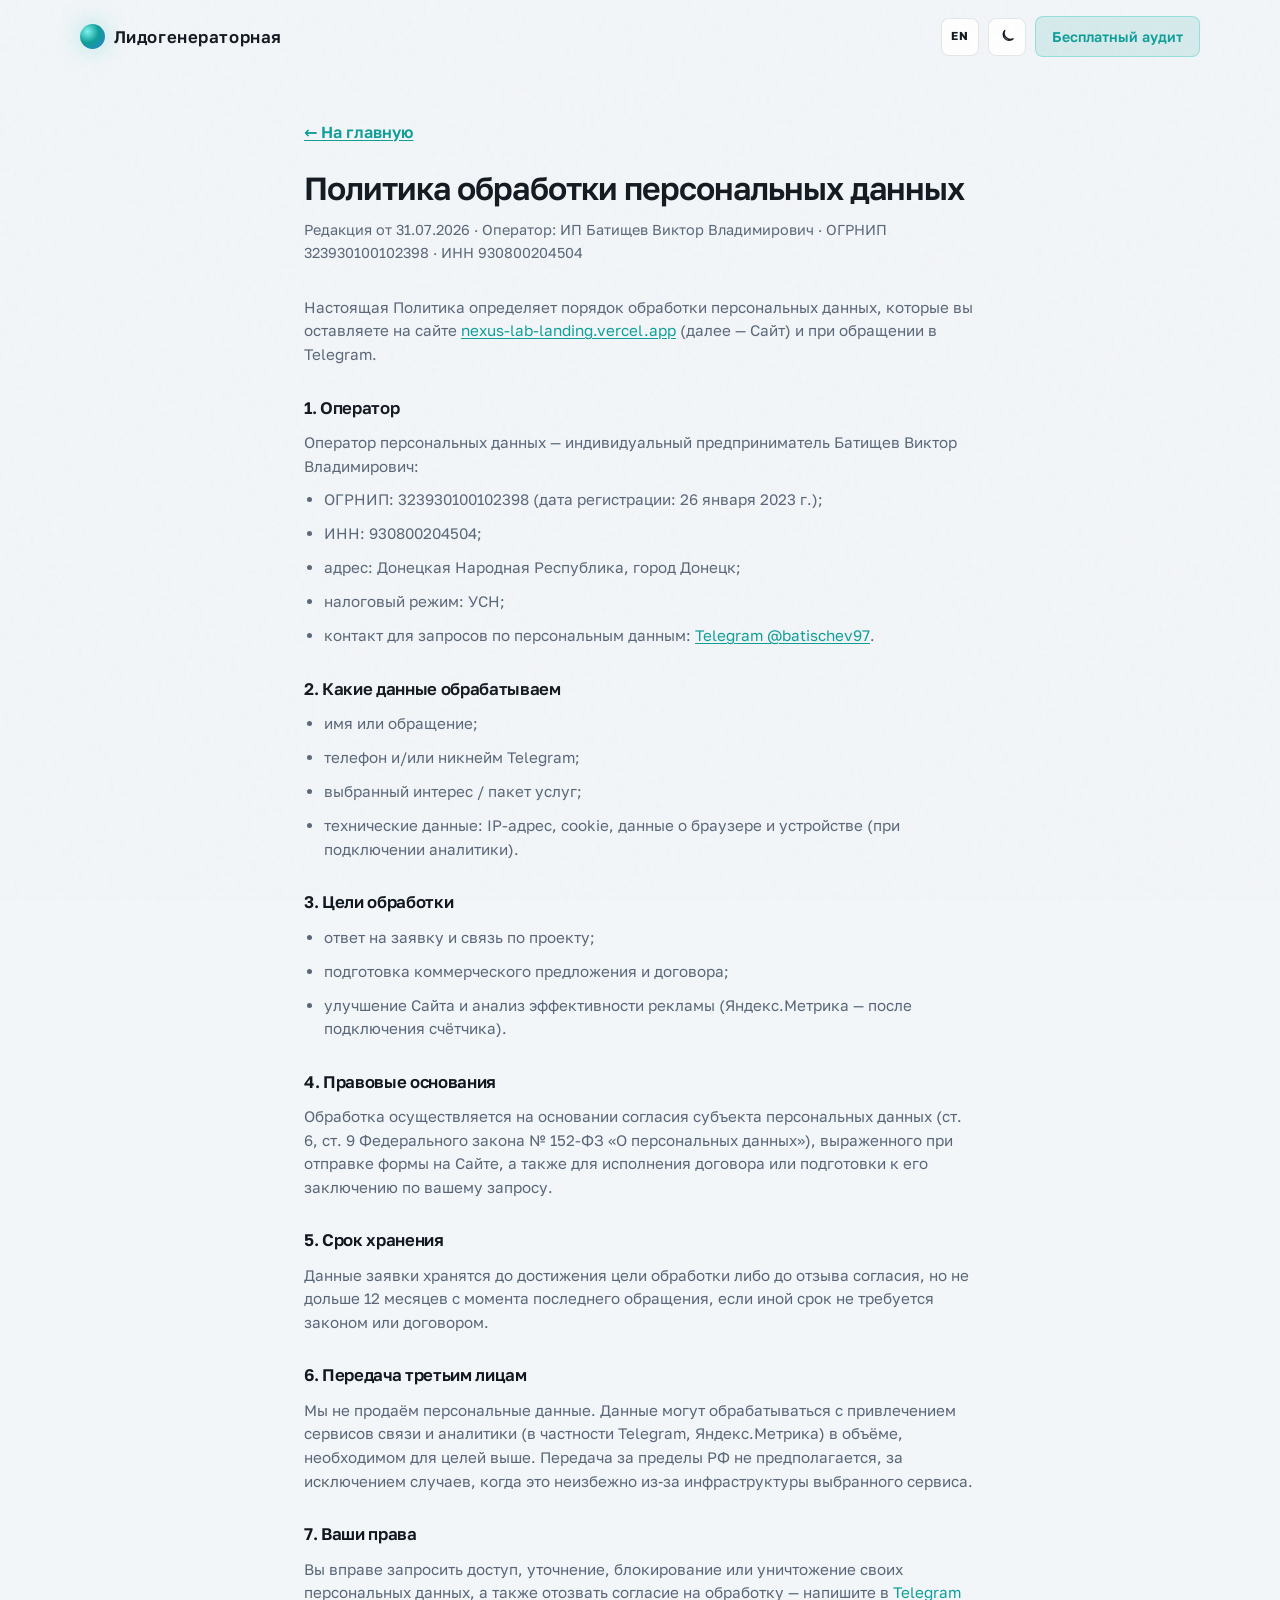
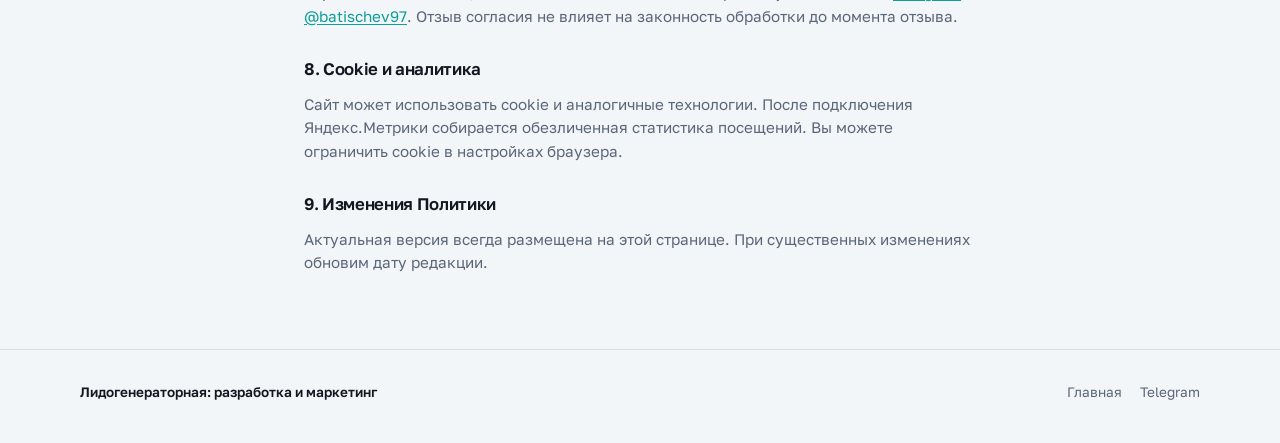
==== commit 586ab4af: "Контент: инфостиль в утверждённых блоках, контакты продаж на Виктора - Что делаем: сценарий клиента " ====
--- a/privacy.html
+++ b/privacy.html
@@ -114,7 +114,7 @@
       <li>ИНН: 930800204504;</li>
       <li>адрес: Донецкая Народная Республика, город Донецк;</li>
       <li>налоговый режим: УСН;</li>
-      <li>контакт для запросов по персональным данным: <a href="https://t.me/n9dmitry">Telegram @n9dmitry</a>.</li>
+      <li>контакт для запросов по персональным данным: <a href="https://t.me/batischev97">Telegram @batischev97</a>.</li>
     </ul>
 
     <h2>2. Какие данные обрабатываем</h2>
@@ -142,7 +142,7 @@
     <p>Мы не продаём персональные данные. Данные могут обрабатываться с привлечением сервисов связи и аналитики (в частности Telegram, Яндекс.Метрика) в объёме, необходимом для целей выше. Передача за пределы РФ не предполагается, за исключением случаев, когда это неизбежно из‑за инфраструктуры выбранного сервиса.</p>
 
     <h2>7. Ваши права</h2>
-    <p>Вы вправе запросить доступ, уточнение, блокирование или уничтожение своих персональных данных, а также отозвать согласие на обработку — напишите в <a href="https://t.me/n9dmitry">Telegram @n9dmitry</a>. Отзыв согласия не влияет на законность обработки до момента отзыва.</p>
+    <p>Вы вправе запросить доступ, уточнение, блокирование или уничтожение своих персональных данных, а также отозвать согласие на обработку — напишите в <a href="https://t.me/batischev97">Telegram @batischev97</a>. Отзыв согласия не влияет на законность обработки до момента отзыва.</p>
 
     <h2>8. Cookie и аналитика</h2>
     <p>Сайт может использовать cookie и аналогичные технологии. После подключения Яндекс.Метрики собирается обезличенная статистика посещений. Вы можете ограничить cookie в настройках браузера.</p>
@@ -156,7 +156,7 @@
       <div class="footer__brand">Лидогенераторная: разработка и маркетинг</div>
       <div class="footer__links">
         <a href="index.html">Главная</a>
-        <a href="https://t.me/n9dmitry" target="_blank" rel="noopener noreferrer">Telegram</a>
+        <a href="https://t.me/batischev97" target="_blank" rel="noopener noreferrer">Telegram</a>
       </div>
     </div>
   </footer>
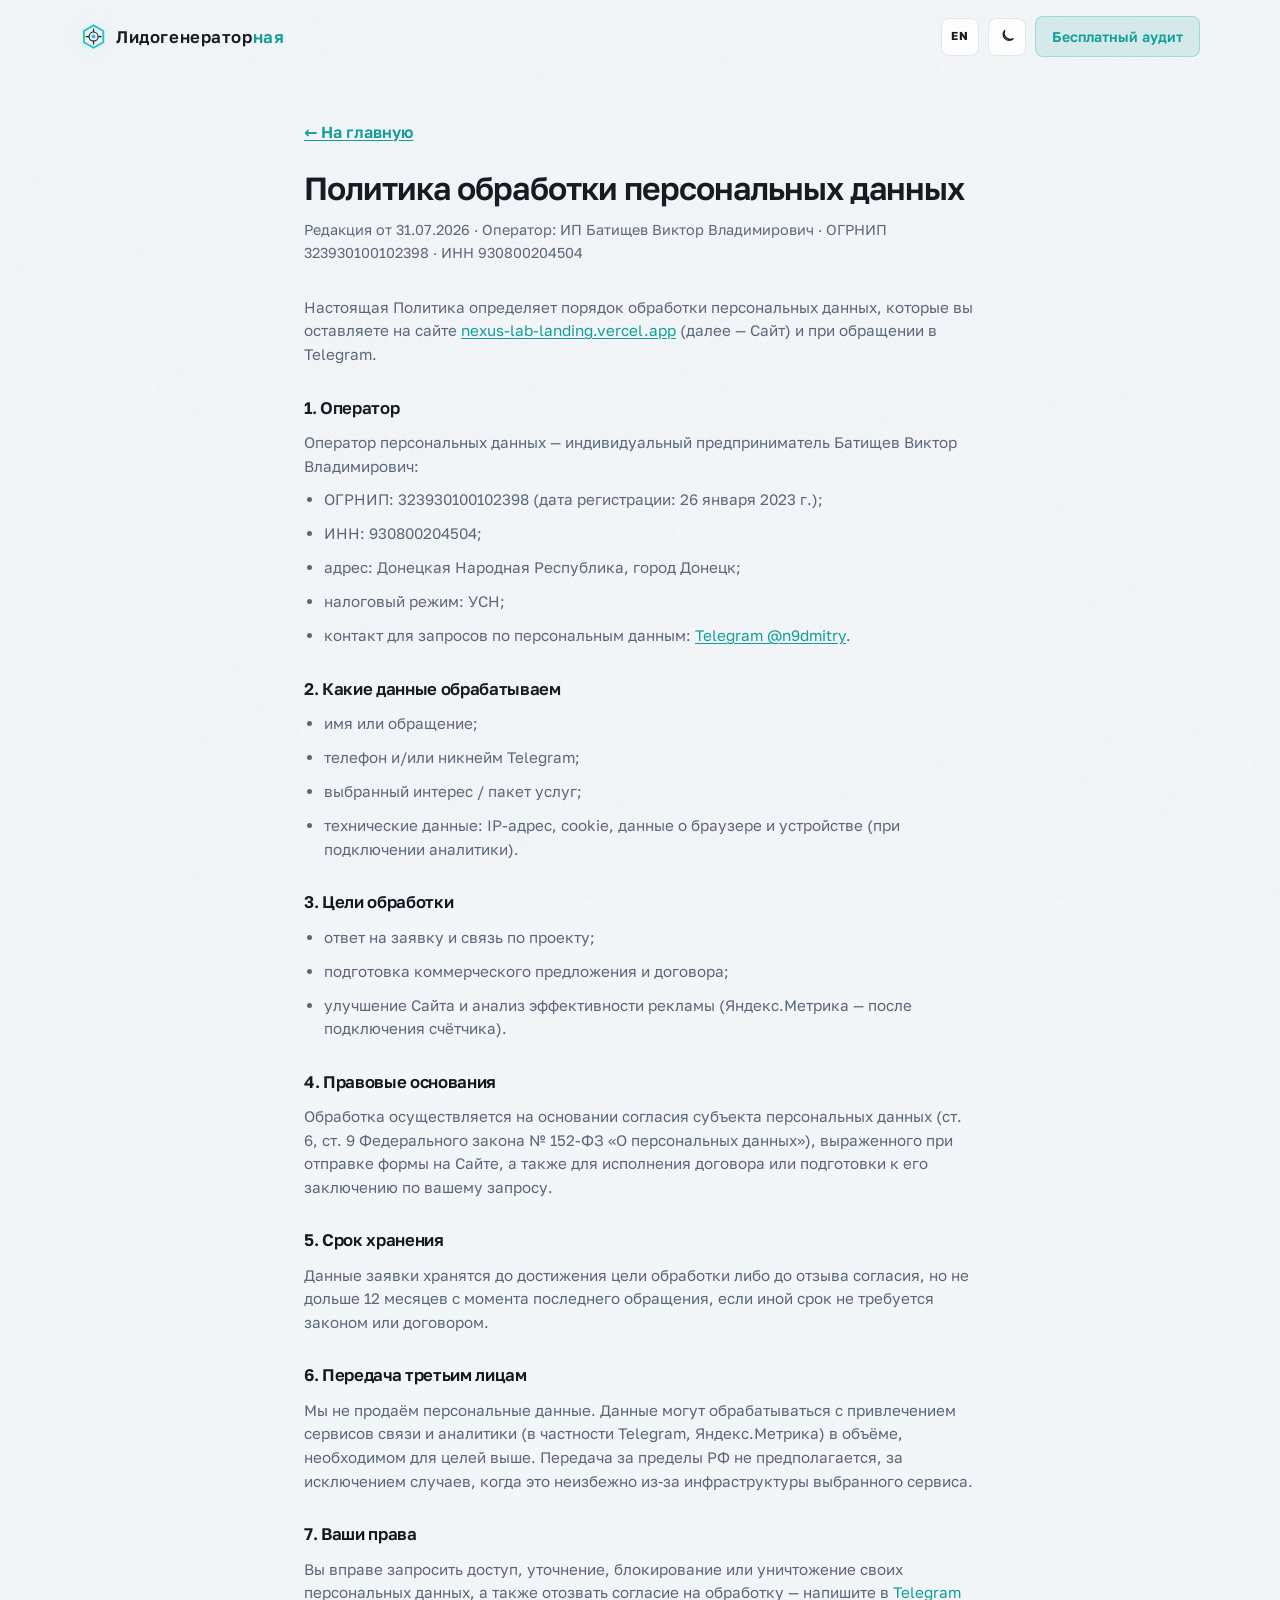
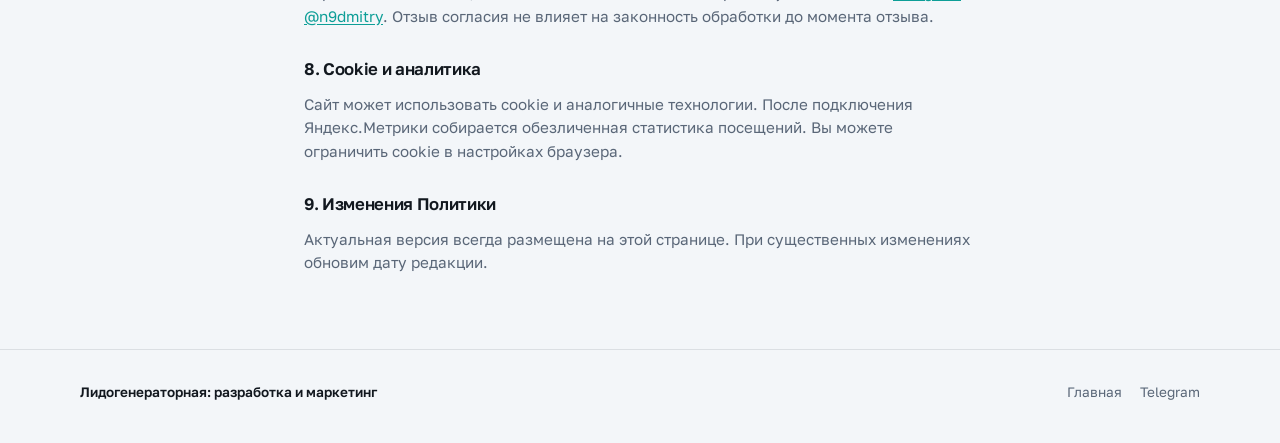
==== commit 8fa5c9d3: "логотип" ====
--- a/privacy.html
+++ b/privacy.html
@@ -76,8 +76,13 @@
   <header class="nav scrolled" id="nav">
     <div class="wrap nav__inner">
       <a class="logo" href="index.html" aria-label="Лидогенераторная — на главную">
-        <span class="logo__mark" aria-hidden="true"></span>
-        <span class="logo__text">Лидогенераторная</span>
+        <svg class="logo__mark" viewBox="0 0 32 32" fill="none" aria-hidden="true">
+          <polygon points="16,2.8 27.43,9.4 27.43,22.6 16,29.2 4.57,22.6 4.57,9.4" fill="none" stroke="#1ec8c0" stroke-width="2.2" stroke-linejoin="round"/>
+          <circle class="logo__mark-reticle" cx="16" cy="16" r="5.35" fill="none" stroke-width="1.3"/>
+          <path class="logo__mark-reticle" d="M16 7.15 V10.05 M16 21.95 V24.85 M7.15 16 H10.05 M21.95 16 H24.85" fill="none" stroke-width="1.3" stroke-linecap="round"/>
+          <circle cx="16" cy="16" r="2.15" fill="#3aa0ff"/>
+        </svg>
+        <span class="logo__text">Лидогенератор<span class="logo__accent">ная</span></span>
       </a>
       <div class="nav__actions">
         <button class="lang-toggle" type="button" data-lang-toggle aria-label="Switch to English" aria-pressed="false">
@@ -114,7 +119,7 @@
       <li>ИНН: 930800204504;</li>
       <li>адрес: Донецкая Народная Республика, город Донецк;</li>
       <li>налоговый режим: УСН;</li>
-      <li>контакт для запросов по персональным данным: <a href="https://t.me/batischev97">Telegram @batischev97</a>.</li>
+      <li>контакт для запросов по персональным данным: <a href="https://t.me/n9dmitry">Telegram @n9dmitry</a>.</li>
     </ul>
 
     <h2>2. Какие данные обрабатываем</h2>
@@ -142,7 +147,7 @@
     <p>Мы не продаём персональные данные. Данные могут обрабатываться с привлечением сервисов связи и аналитики (в частности Telegram, Яндекс.Метрика) в объёме, необходимом для целей выше. Передача за пределы РФ не предполагается, за исключением случаев, когда это неизбежно из‑за инфраструктуры выбранного сервиса.</p>
 
     <h2>7. Ваши права</h2>
-    <p>Вы вправе запросить доступ, уточнение, блокирование или уничтожение своих персональных данных, а также отозвать согласие на обработку — напишите в <a href="https://t.me/batischev97">Telegram @batischev97</a>. Отзыв согласия не влияет на законность обработки до момента отзыва.</p>
+    <p>Вы вправе запросить доступ, уточнение, блокирование или уничтожение своих персональных данных, а также отозвать согласие на обработку — напишите в <a href="https://t.me/n9dmitry">Telegram @n9dmitry</a>. Отзыв согласия не влияет на законность обработки до момента отзыва.</p>
 
     <h2>8. Cookie и аналитика</h2>
     <p>Сайт может использовать cookie и аналогичные технологии. После подключения Яндекс.Метрики собирается обезличенная статистика посещений. Вы можете ограничить cookie в настройках браузера.</p>
@@ -156,7 +161,7 @@
       <div class="footer__brand">Лидогенераторная: разработка и маркетинг</div>
       <div class="footer__links">
         <a href="index.html">Главная</a>
-        <a href="https://t.me/batischev97" target="_blank" rel="noopener noreferrer">Telegram</a>
+        <a href="https://t.me/n9dmitry" target="_blank" rel="noopener noreferrer">Telegram</a>
       </div>
     </div>
   </footer>
--- a/style/index.css
+++ b/style/index.css
@@ -165,11 +165,20 @@
   white-space: nowrap;
 }
 .logo__mark {
-  width: 1.55rem;
-  height: 1.55rem;
-  border-radius: 50%;
-  background: radial-gradient(circle at 30% 30%, #7ff5ef, var(--accent) 45%, var(--accent-2));
-  box-shadow: 0 0 0 1px rgba(255,255,255,0.12), 0 0 24px rgba(30, 200, 192, 0.35);
+  width: 1.7rem;
+  height: 1.7rem;
+  flex-shrink: 0;
+  overflow: visible;
+  filter: drop-shadow(0 0 10px rgba(30, 200, 192, 0.28));
+}
+.logo__mark-reticle {
+  stroke: #eef2f6;
+}
+[data-theme="light"] .logo__mark-reticle {
+  stroke: #12181f;
+}
+.logo__accent {
+  color: var(--accent);
 }
 .nav__links {
   display: none;
@@ -384,7 +393,6 @@
 .hero__eyebrow {
   display: inline-flex;
   align-items: center;
-  gap: 0.6rem;
   font-family: var(--font-display);
   font-size: 0.8rem;
   font-weight: 600;
@@ -392,12 +400,6 @@
   text-transform: uppercase;
   color: var(--accent);
   margin-bottom: 1.2rem;
-}
-.hero__eyebrow::after {
-  content: "";
-  width: 2.2rem;
-  height: 1px;
-  background: linear-gradient(90deg, var(--accent), transparent);
 }
 .hero h1 {
   font-family: var(--font-display);
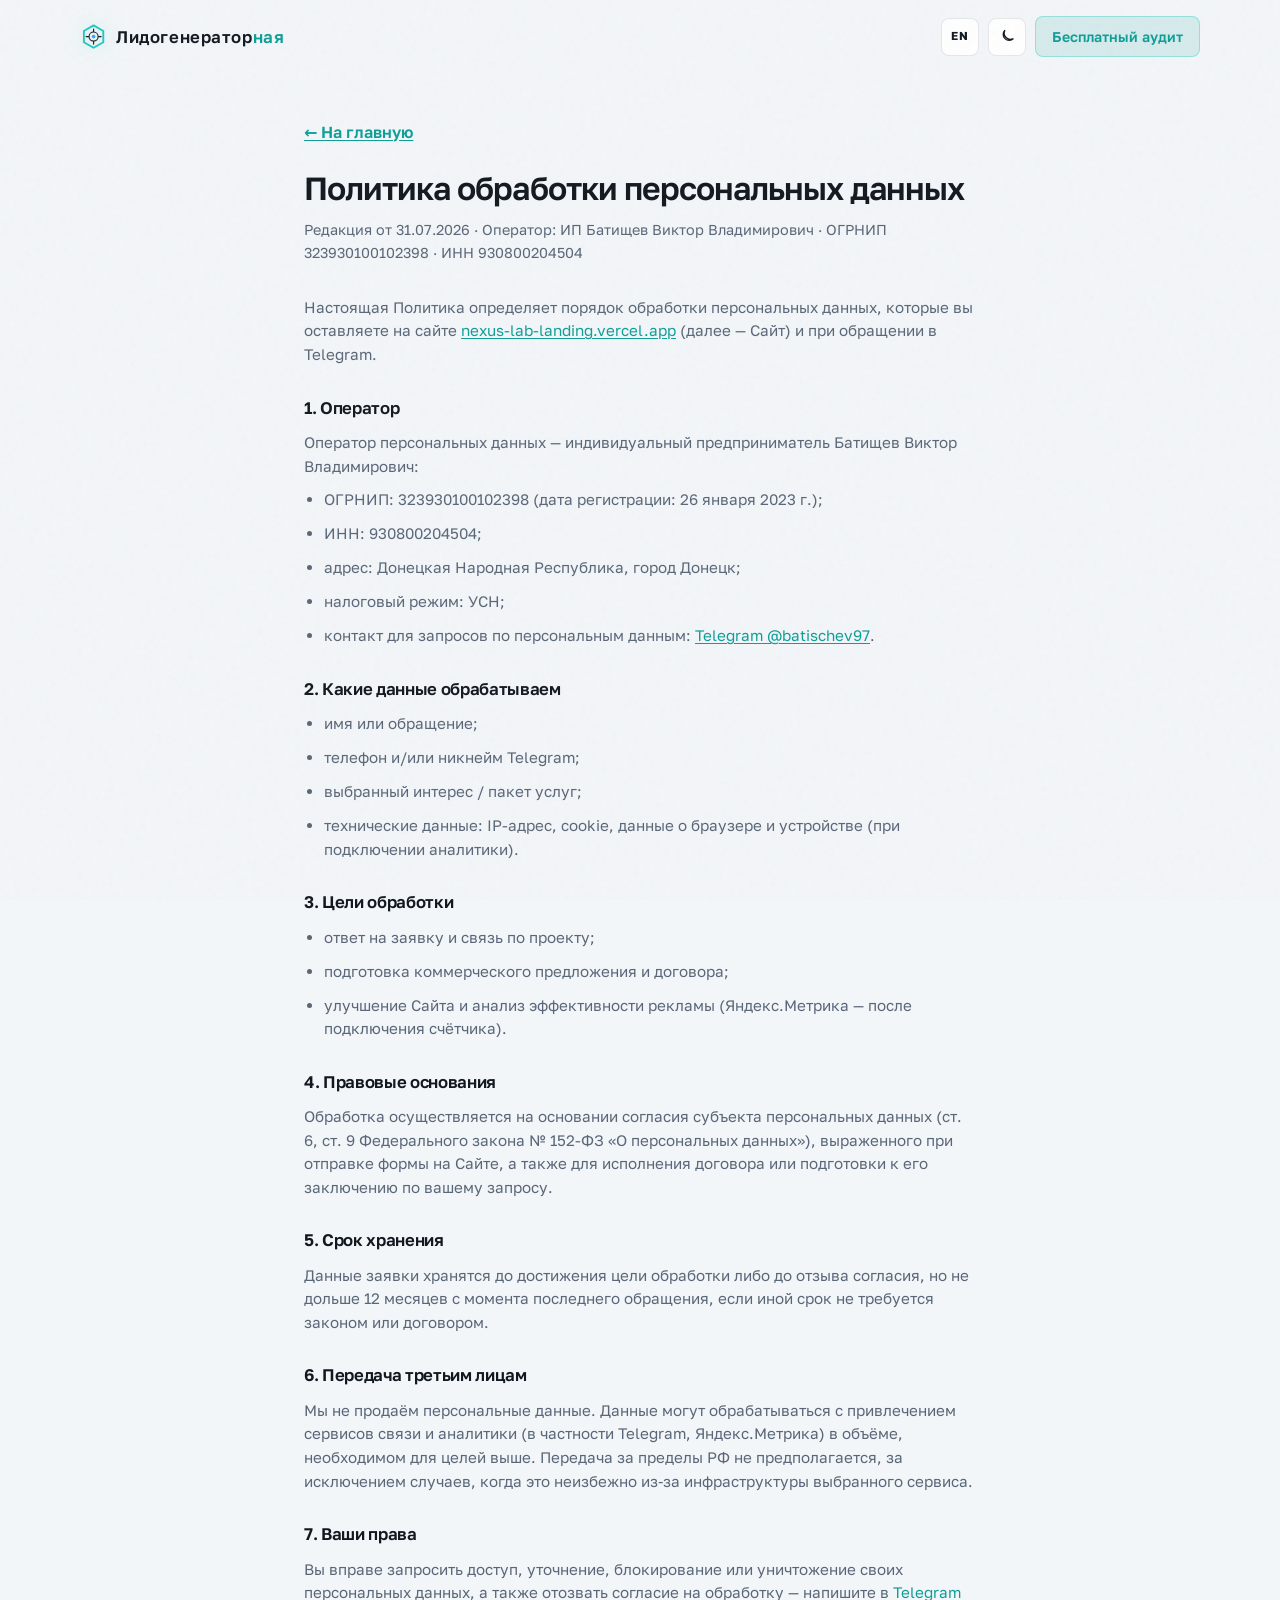
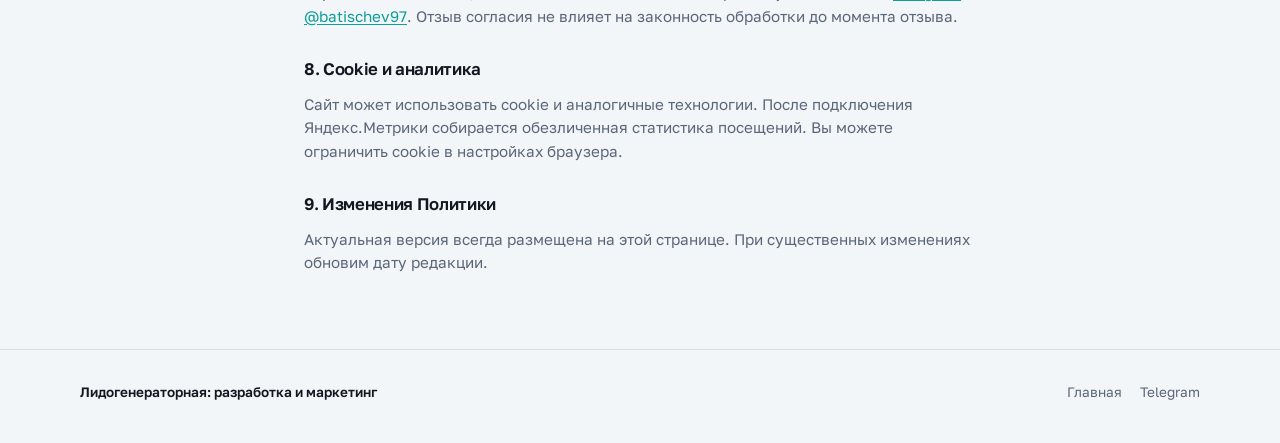
==== commit 528b777e: "Merge pull request #1 from batischev2/content Content" ====
--- a/privacy.html
+++ b/privacy.html
@@ -119,7 +119,7 @@
       <li>ИНН: 930800204504;</li>
       <li>адрес: Донецкая Народная Республика, город Донецк;</li>
       <li>налоговый режим: УСН;</li>
-      <li>контакт для запросов по персональным данным: <a href="https://t.me/n9dmitry">Telegram @n9dmitry</a>.</li>
+      <li>контакт для запросов по персональным данным: <a href="https://t.me/batischev97">Telegram @batischev97</a>.</li>
     </ul>
 
     <h2>2. Какие данные обрабатываем</h2>
@@ -147,7 +147,7 @@
     <p>Мы не продаём персональные данные. Данные могут обрабатываться с привлечением сервисов связи и аналитики (в частности Telegram, Яндекс.Метрика) в объёме, необходимом для целей выше. Передача за пределы РФ не предполагается, за исключением случаев, когда это неизбежно из‑за инфраструктуры выбранного сервиса.</p>
 
     <h2>7. Ваши права</h2>
-    <p>Вы вправе запросить доступ, уточнение, блокирование или уничтожение своих персональных данных, а также отозвать согласие на обработку — напишите в <a href="https://t.me/n9dmitry">Telegram @n9dmitry</a>. Отзыв согласия не влияет на законность обработки до момента отзыва.</p>
+    <p>Вы вправе запросить доступ, уточнение, блокирование или уничтожение своих персональных данных, а также отозвать согласие на обработку — напишите в <a href="https://t.me/batischev97">Telegram @batischev97</a>. Отзыв согласия не влияет на законность обработки до момента отзыва.</p>
 
     <h2>8. Cookie и аналитика</h2>
     <p>Сайт может использовать cookie и аналогичные технологии. После подключения Яндекс.Метрики собирается обезличенная статистика посещений. Вы можете ограничить cookie в настройках браузера.</p>
@@ -161,7 +161,7 @@
       <div class="footer__brand">Лидогенераторная: разработка и маркетинг</div>
       <div class="footer__links">
         <a href="index.html">Главная</a>
-        <a href="https://t.me/n9dmitry" target="_blank" rel="noopener noreferrer">Telegram</a>
+        <a href="https://t.me/batischev97" target="_blank" rel="noopener noreferrer">Telegram</a>
       </div>
     </div>
   </footer>
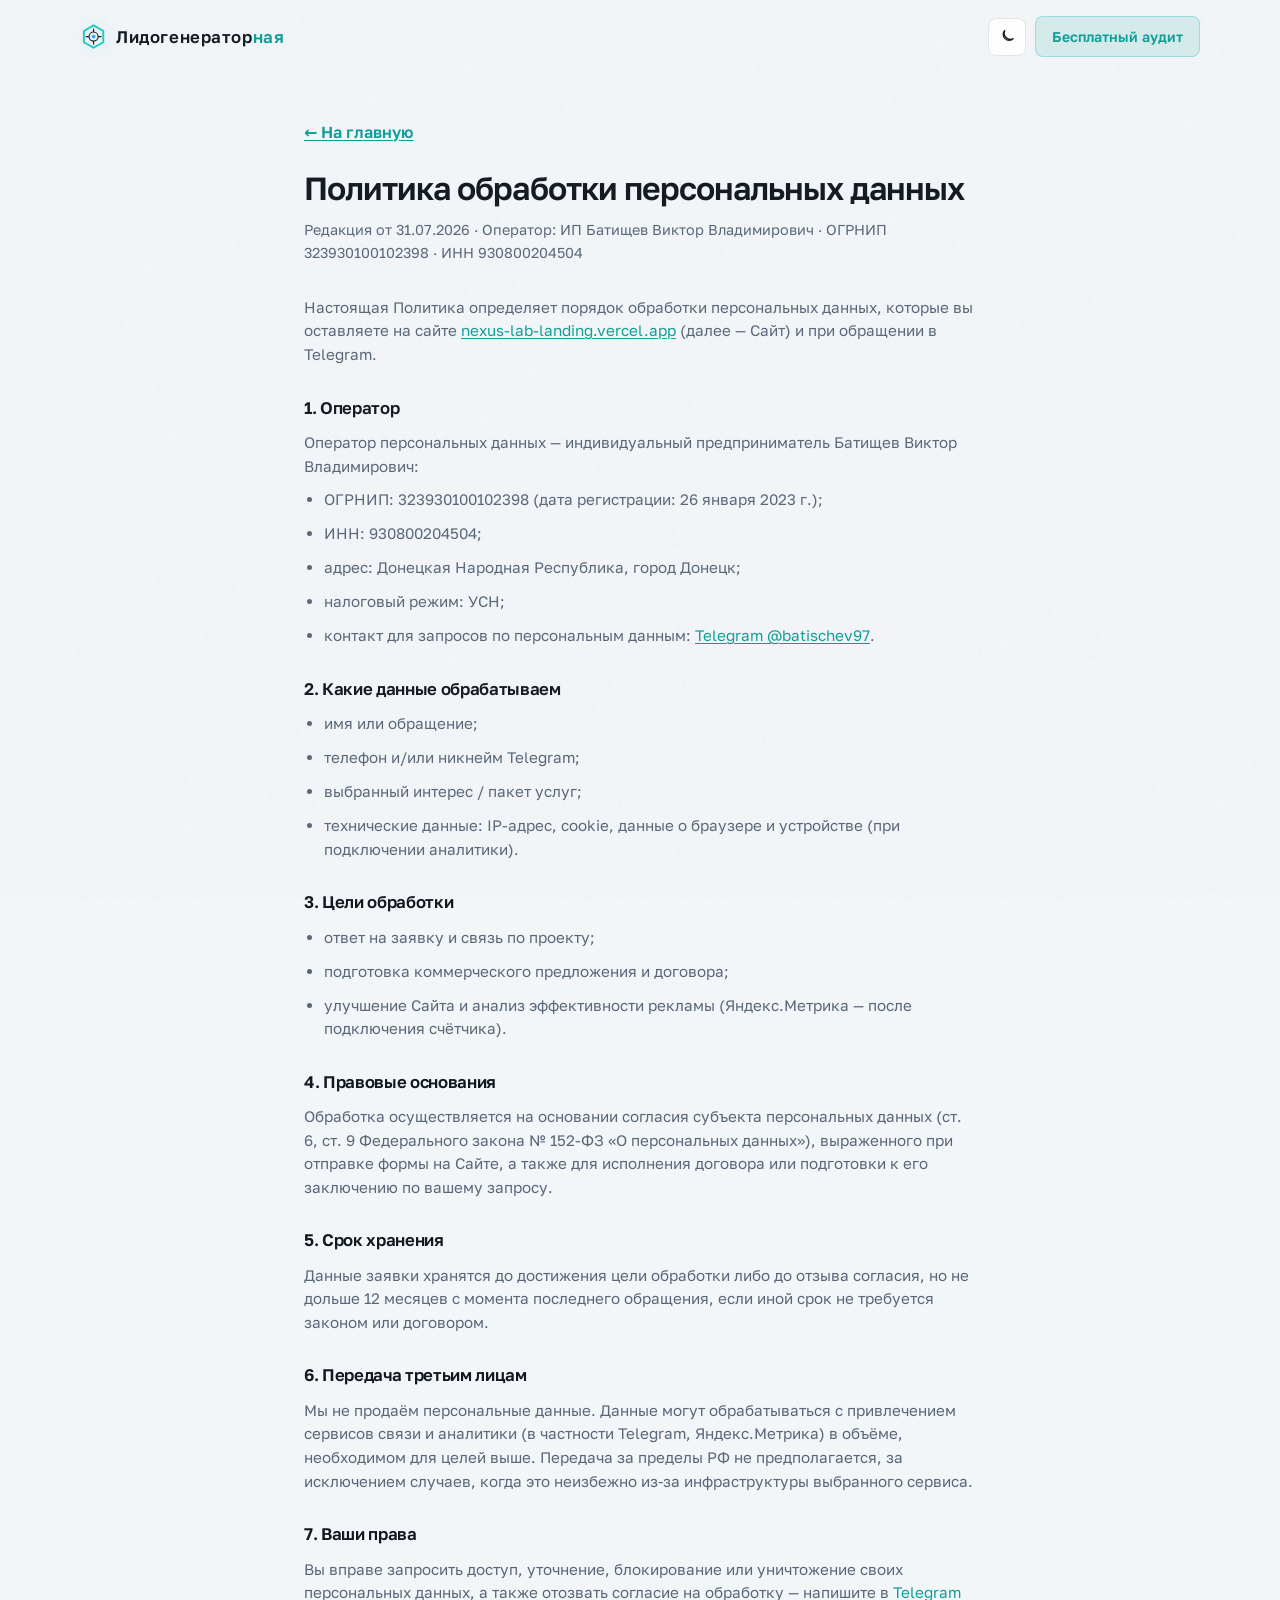
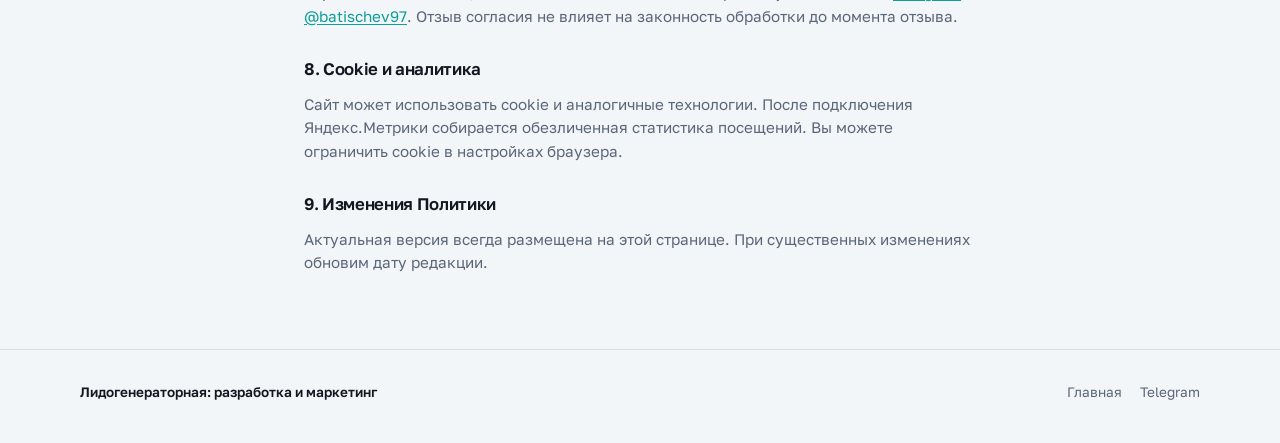
==== commit 7badd7ae: "правки фавикон и og-изображения, прочие мелкие правки" ====
--- a/privacy.html
+++ b/privacy.html
@@ -2,7 +2,7 @@
 <html lang="ru">
 <head>
   <meta charset="utf-8">
-  <meta name="viewport" content="width=device-width, initial-scale=1">
+  <meta name="viewport" content="width=device-width, initial-scale=1, viewport-fit=cover">
   <title>Политика обработки персональных данных — Лидогенераторная</title>
   <meta name="description" content="Политика обработки персональных данных Лидогенераторной: цели, основания, сроки хранения и права субъекта данных.">
   <meta name="robots" content="noindex, follow">
@@ -24,15 +24,11 @@
       } catch (e) {
         document.documentElement.setAttribute("data-theme", "dark");
       }
-      try {
-        var lang = localStorage.getItem("lang");
-        if (lang === "en" || lang === "ru") document.documentElement.setAttribute("lang", lang);
-      } catch (e2) {}
     })();
   </script>
   <style>
     .legal {
-      padding: 7.5rem 0 4rem;
+      padding: calc(7.5rem + env(safe-area-inset-top, 0px)) 0 calc(4rem + env(safe-area-inset-bottom, 0px));
       max-width: 42rem;
     }
     .legal h1 {
@@ -85,9 +81,6 @@
         <span class="logo__text">Лидогенератор<span class="logo__accent">ная</span></span>
       </a>
       <div class="nav__actions">
-        <button class="lang-toggle" type="button" data-lang-toggle aria-label="Switch to English" aria-pressed="false">
-          <span data-lang-label>EN</span>
-        </button>
         <button class="theme-toggle" type="button" data-theme-toggle aria-label="Переключить тему">
           <svg class="theme-toggle__icon theme-toggle__icon--sun" viewBox="0 0 24 24" fill="none" stroke="currentColor" stroke-width="1.8" aria-hidden="true">
             <circle cx="12" cy="12" r="4"/>
@@ -97,10 +90,7 @@
             <path d="M21 14.5A8.5 8.5 0 0 1 9.5 3 7 7 0 1 0 21 14.5z"/>
           </svg>
         </button>
-        <a class="nav__cta" href="index.html#audit">
-          <span class="nav__cta-full" data-i18n="nav.cta">Бесплатный аудит</span>
-          <span class="nav__cta-short" data-i18n="nav.ctaShort">Аудит</span>
-        </a>
+        <a class="nav__cta" href="index.html#audit">Бесплатный аудит</a>
       </div>
     </div>
   </header>
@@ -165,7 +155,6 @@
       </div>
     </div>
   </footer>
-  <script src="js/i18n.js"></script>
   <script src="js/index.js"></script>
 </body>
 </html>
--- a/style/index.css
+++ b/style/index.css
@@ -97,7 +97,12 @@
 }
 
 *, *::before, *::after { box-sizing: border-box; margin: 0; padding: 0; }
-html { scroll-behavior: smooth; }
+html {
+  scroll-behavior: smooth;
+  scroll-padding-top: calc(5rem + env(safe-area-inset-top, 0px));
+  -webkit-text-size-adjust: 100%;
+  text-size-adjust: 100%;
+}
 body {
   font-family: var(--font-body);
   background: var(--bg);
@@ -134,7 +139,7 @@
   left: 0;
   right: 0;
   z-index: 40;
-  padding: 1rem 0;
+  padding: calc(1rem + env(safe-area-inset-top, 0px)) 0 1rem;
   transition: background 0.35s var(--ease), backdrop-filter 0.35s var(--ease), border-color 0.35s;
   border-bottom: 1px solid transparent;
 }
@@ -192,38 +197,6 @@
   align-items: center;
   gap: 0.55rem;
   flex-shrink: 0;
-}
-.lang-toggle {
-  display: inline-flex;
-  align-items: center;
-  justify-content: center;
-  min-width: 2.4rem;
-  height: 2.4rem;
-  padding: 0 0.55rem;
-  border-radius: var(--radius);
-  border: 1px solid var(--line);
-  background: var(--bg-elev);
-  color: var(--ink);
-  cursor: pointer;
-  font-family: var(--font-display);
-  font-size: 0.72rem;
-  font-weight: 700;
-  letter-spacing: 0.06em;
-  transition: background 0.25s, border-color 0.25s, color 0.25s, transform 0.25s var(--ease);
-}
-.lang-toggle:hover {
-  border-color: var(--accent);
-  color: var(--accent);
-  transform: translateY(-1px);
-}
-.lang-toggle:focus-visible {
-  outline: 2px solid var(--accent);
-  outline-offset: 2px;
-}
-.lang-toggle[aria-pressed="true"] {
-  border-color: rgba(30, 200, 192, 0.45);
-  color: var(--accent);
-  background: var(--accent-dim);
 }
 .theme-toggle {
   display: inline-flex;
@@ -241,7 +214,6 @@
 .theme-toggle:hover {
   border-color: var(--accent);
   color: var(--accent);
-  transform: translateY(-1px);
 }
 .theme-toggle:focus-visible {
   outline: 2px solid var(--accent);
@@ -268,15 +240,9 @@
   transition: background 0.25s, border-color 0.25s, transform 0.25s var(--ease);
   white-space: nowrap;
 }
-.nav__cta-short { display: none; }
-@media (max-width: 560px) {
-  .nav__cta-full { display: none; }
-  .nav__cta-short { display: inline; }
-}
 .nav__cta:hover {
   background: var(--accent-dim);
   border-color: var(--accent);
-  transform: translateY(-1px);
   filter: brightness(1.15);
 }
 @media (min-width: 860px) {
@@ -297,7 +263,11 @@
   cursor: pointer;
   transition: transform 0.25s var(--ease), background 0.25s, border-color 0.25s, box-shadow 0.25s;
 }
-.btn:hover { transform: translateY(-2px); }
+@media (hover: hover) and (pointer: fine) {
+  .btn:hover { transform: translateY(-2px); }
+  .nav__cta:hover,
+  .theme-toggle:hover { transform: translateY(-1px); }
+}
 .btn:focus-visible {
   outline: 2px solid var(--accent);
   outline-offset: 3px;
@@ -331,7 +301,7 @@
   min-height: 100svh;
   display: grid;
   align-items: center;
-  padding: 6.5rem 0 2rem;
+  padding: calc(6.5rem + env(safe-area-inset-top, 0px)) 0 2rem;
   overflow: hidden;
 }
 .hero__bg {
@@ -363,40 +333,57 @@
   position: relative;
   z-index: 2;
   display: grid;
-  gap: 3rem;
-  align-items: center;
-}
-.hero__side { display: none; }
-@media (min-width: 980px) {
-  .hero__inner { grid-template-columns: minmax(0, 38rem) 1fr; }
-  .hero__side { display: block; grid-column: 2; grid-row: 1; }
-  .hero__content { grid-column: 1; grid-row: 1; }
+  grid-template-columns: minmax(0, 1fr);
+  column-gap: 3rem;
+  row-gap: 1.5rem;
+  align-items: start;
+}
+.hero__copy,
+.hero__actions {
+  max-width: 38rem;
+  opacity: 0;
+  transform: translateY(28px);
+  animation: heroIn 0.9s var(--ease) 0.05s forwards;
+}
+.hero__actions { animation-delay: 0.12s; }
+.hero__side {
+  min-width: 0;
+  opacity: 0;
+  animation: heroIn 1.1s var(--ease) 0.2s forwards;
 }
 .hero__flow {
   width: 100%;
   height: auto;
   max-height: 72vh;
-  opacity: 0;
-  animation: heroIn 1.1s var(--ease) 0.25s forwards;
-}
-.hero__content {
-  position: relative;
-  z-index: 2;
-  max-width: 38rem;
-  opacity: 0;
-  transform: translateY(28px);
-  animation: heroIn 0.9s var(--ease) 0.05s forwards;
+  display: block;
+}
+@media (min-width: 980px) {
+  .hero__inner {
+    grid-template-columns: minmax(0, 38rem) minmax(17rem, 1fr);
+    align-items: center;
+  }
+  .hero__copy { grid-column: 1; grid-row: 1; }
+  .hero__actions { grid-column: 1; grid-row: 2; }
+  .hero__side { grid-column: 2; grid-row: 1 / span 2; }
+}
+@media (max-width: 979.98px) {
+  .hero {
+    min-height: 0;
+    align-items: start;
+  }
+  .hero__flow { max-height: none; }
 }
 @keyframes heroIn {
   to { opacity: 1; transform: none; }
 }
 .hero__eyebrow {
-  display: inline-flex;
-  align-items: center;
+  display: block;
+  max-width: 100%;
   font-family: var(--font-display);
   font-size: 0.8rem;
   font-weight: 600;
-  letter-spacing: 0.16em;
+  letter-spacing: 0.1em;
+  line-height: 1.45;
   text-transform: uppercase;
   color: var(--accent);
   margin-bottom: 1.2rem;
@@ -418,7 +405,6 @@
   color: var(--muted);
   font-size: 1.05rem;
   max-width: 38ch;
-  margin-bottom: 1.75rem;
 }
 .hero__meta {
   margin-top: 1.5rem;
@@ -441,121 +427,63 @@
   box-shadow: 0 0 10px var(--accent);
 }
 
-.hero__flow-mini {
-  display: none;
-  flex-wrap: wrap;
-  align-items: center;
-  gap: 0.45rem;
-  margin-bottom: 1.6rem;
-  font-size: 0.78rem;
-  color: var(--ink-soft);
-}
-.hero__flow-mini span {
-  padding: 0.35rem 0.7rem;
-  border: 1px solid rgba(30, 200, 192, 0.3);
-  border-radius: 999px;
-  background: var(--bg-elev);
-  white-space: nowrap;
-}
-.hero__flow-mini i {
-  font-style: normal;
-  color: var(--accent);
-}
-@media (max-width: 979.98px) {
-  .hero__flow-mini { display: flex; }
-  .hero__flow-mini span {
-    animation: chipGlow 6s ease-in-out infinite;
-  }
-  .hero__flow-mini span:nth-of-type(2) { animation-delay: 1.2s; }
-  .hero__flow-mini span:nth-of-type(3) { animation-delay: 2.4s; }
-  .hero__flow-mini span:nth-of-type(4) { animation-delay: 3.6s; }
-  .hero__flow-mini span:nth-of-type(5) { animation-delay: 4.8s; }
-}
-@keyframes chipGlow {
-  0%, 25%, 100% {
-    border-color: rgba(30, 200, 192, 0.3);
-    color: var(--ink-soft);
-    background: var(--bg-elev);
-    box-shadow: none;
-  }
-  8%, 15% {
-    border-color: var(--accent);
-    color: var(--ink);
-    background: rgba(30, 200, 192, 0.14);
-    box-shadow: 0 0 16px rgba(30, 200, 192, 0.35);
-  }
-}
-
 .flow-line {
-  stroke-dasharray: 8 10;
-  animation: dash 18s linear infinite;
-}
-@keyframes dash {
-  to { stroke-dashoffset: -200; }
-}
-
-/* Попадание точки в блок: лёгкий scale + яркая обводка */
+  stroke-dasharray: 7 9;
+}
 .flow-card {
   transform-box: fill-box;
   transform-origin: center;
-  animation: flowCardPop 7s linear infinite;
+}
+.flow-card.is-active {
+  animation: flowCardPop 0.55s ease-out;
 }
 .flow-card rect {
   fill: var(--flow-card-bg);
   stroke: var(--flow-card-stroke);
-  animation: flowCardStroke 7s linear infinite;
+}
+.flow-card.is-active rect {
+  animation: flowCardStroke 0.55s ease-out;
+}
+.flow-card--5.is-active rect {
+  animation-name: flowCardStrokeResult;
 }
 .flow-card text:first-of-type { fill: var(--muted); }
 .flow-card text:last-of-type { fill: var(--ink); }
-.flow-card--1 { animation-delay: 0s; }
-.flow-card--1 rect { animation-delay: 0s; }
-.flow-card--2 { animation-delay: 1.54s; }
-.flow-card--2 rect { animation-delay: 1.54s; }
-.flow-card--3 { animation-delay: 2.94s; }
-.flow-card--3 rect { animation-delay: 2.94s; }
-.flow-card--4 { animation-delay: 4.2s; }
-.flow-card--4 rect { animation-delay: 4.2s; }
-.flow-card--5 { animation-delay: 5.6s; }
-.flow-card--5 rect { animation-delay: 5.6s; }
-
 @keyframes flowCardPop {
-  0%, 100% { transform: scale(1); }
-  2.5% { transform: scale(1.06); }
-  8% { transform: scale(1); }
+  0% { transform: scale(1); }
+  35% { transform: scale(1.07); }
+  100% { transform: scale(1); }
 }
 @keyframes flowCardStroke {
-  0%, 100% {
-    stroke: rgba(30, 200, 192, 0.5);
+  0% {
+    stroke: var(--flow-card-stroke);
     stroke-width: 1.2px;
     filter: none;
   }
-  2.5% {
-    stroke: #1ec8c0;
+  35% {
+    stroke: var(--accent);
     stroke-width: 2.4px;
-    filter: drop-shadow(0 0 10px rgba(30, 200, 192, 0.45));
-  }
-  8% {
-    stroke: rgba(30, 200, 192, 0.5);
+    filter: drop-shadow(0 0 10px color-mix(in srgb, var(--accent) 45%, transparent));
+  }
+  100% {
+    stroke: var(--flow-card-stroke);
     stroke-width: 1.2px;
     filter: none;
   }
 }
-.flow-card--5 rect {
-  animation-name: flowCardStrokeResult;
-}
 @keyframes flowCardStrokeResult {
-  0%, 100% {
-    stroke: rgba(30, 200, 192, 0.65);
+  0% {
+    stroke: color-mix(in srgb, var(--accent) 65%, transparent);
     stroke-width: 1.5px;
     filter: none;
   }
-  2.5% {
-    stroke: #3aa0ff;
+  35% {
+    stroke: var(--accent-2);
     stroke-width: 2.8px;
-    filter: drop-shadow(0 0 14px rgba(58, 160, 255, 0.4));
-  }
-  8% {
-    stroke: rgba(30, 200, 192, 0.65);
+    filter: drop-shadow(0 0 14px color-mix(in srgb, var(--accent-2) 40%, transparent));
+  }
+  100% {
+    stroke: color-mix(in srgb, var(--accent) 65%, transparent);
     stroke-width: 1.5px;
     filter: none;
   }
@@ -873,7 +801,8 @@
   display: flex;
   justify-content: space-between;
   align-items: baseline;
-  gap: 1rem;
+  gap: 0.75rem 1rem;
+  flex-wrap: wrap;
 }
 .service h3 {
   font-family: var(--font-display);
@@ -1067,7 +996,6 @@
   font-weight: 700;
   background: var(--accent-dim);
   color: var(--accent);
-  border: 1px solid rgba(30, 200, 192, 0.3);
 }
 .partner__avatar img {
   position: absolute;
@@ -1147,7 +1075,6 @@
 .faq__list {
   display: grid;
   gap: 0.5rem;
-  max-width: 720px;
 }
 details {
   border: 1px solid var(--line);
@@ -1162,8 +1089,9 @@
   padding: 1.05rem 0;
   display: flex;
   justify-content: space-between;
-  align-items: center;
+  align-items: flex-start;
   gap: 1rem;
+  text-wrap: pretty;
 }
 summary::-webkit-details-marker { display: none; }
 summary::after {
@@ -1171,6 +1099,8 @@
   font-size: 1.2rem;
   color: var(--accent);
   font-weight: 500;
+  flex-shrink: 0;
+  line-height: 1.2;
 }
 details[open] summary::after { content: "–"; }
 details p {
@@ -1248,11 +1178,128 @@
 .field textarea,
 .field select {
   width: 100%;
+  max-width: 100%;
+  min-width: 0;
   background: var(--input-bg);
   border: 1px solid var(--line);
   border-radius: var(--radius);
   padding: 0.8rem 0.9rem;
+  color: var(--ink);
   transition: border-color 0.2s, box-shadow 0.2s;
+}
+.field select {
+  padding-right: 2.1rem;
+  text-overflow: ellipsis;
+  appearance: none;
+  background-color: var(--bg-soft);
+  border-color: color-mix(in srgb, var(--accent) 28%, var(--line));
+  background-image: url("data:image/svg+xml,%3Csvg xmlns='http://www.w3.org/2000/svg' viewBox='0 0 12 8'%3E%3Cpath fill='%231ec8c0' d='M1.2 1.4 L6 6.2 L10.8 1.4'/%3E%3C/svg%3E");
+  background-repeat: no-repeat;
+  background-position: right 0.85rem center;
+  background-size: 0.75rem;
+}
+.field select option {
+  background-color: var(--bg-elev);
+  color: var(--ink);
+}
+.select {
+  position: relative;
+}
+.select.is-custom select {
+  position: absolute;
+  width: 1px;
+  height: 1px;
+  padding: 0;
+  margin: -1px;
+  overflow: hidden;
+  clip: rect(0, 0, 0, 0);
+  white-space: nowrap;
+  border: 0;
+  appearance: auto;
+  pointer-events: none;
+}
+.select__btn {
+  width: 100%;
+  display: flex;
+  align-items: center;
+  justify-content: space-between;
+  gap: 0.75rem;
+  min-height: 2.9rem;
+  padding: 0.8rem 0.9rem;
+  border: 1px solid color-mix(in srgb, var(--accent) 32%, var(--line));
+  border-radius: var(--radius);
+  background: var(--bg-soft);
+  color: var(--ink);
+  text-align: left;
+  cursor: pointer;
+  transition: border-color 0.2s, box-shadow 0.2s, background 0.2s;
+}
+.select__btn:hover,
+.select.is-open .select__btn {
+  border-color: color-mix(in srgb, var(--accent) 55%, var(--line));
+  background: color-mix(in srgb, var(--accent) 8%, var(--bg-soft));
+}
+.select__btn:focus-visible {
+  outline: none;
+  border-color: rgba(30, 200, 192, 0.55);
+  box-shadow: 0 0 0 3px rgba(30, 200, 192, 0.12);
+}
+.select__value {
+  min-width: 0;
+  overflow: hidden;
+  text-overflow: ellipsis;
+  white-space: nowrap;
+}
+.select__chevron {
+  flex-shrink: 0;
+  width: 0.75rem;
+  height: 0.5rem;
+  background: var(--accent);
+  mask: url("data:image/svg+xml,%3Csvg xmlns='http://www.w3.org/2000/svg' viewBox='0 0 12 8'%3E%3Cpath fill='black' d='M1.2 1.4 L6 6.2 L10.8 1.4'/%3E%3C/svg%3E") center / contain no-repeat;
+  -webkit-mask: url("data:image/svg+xml,%3Csvg xmlns='http://www.w3.org/2000/svg' viewBox='0 0 12 8'%3E%3Cpath fill='black' d='M1.2 1.4 L6 6.2 L10.8 1.4'/%3E%3C/svg%3E") center / contain no-repeat;
+  transition: transform 0.2s var(--ease);
+}
+.select.is-open .select__chevron { transform: rotate(180deg); }
+.select__list {
+  position: absolute;
+  z-index: 30;
+  left: 0;
+  right: 0;
+  top: calc(100% + 0.4rem);
+  display: none;
+  margin: 0;
+  padding: 0.35rem;
+  list-style: none;
+  border: 1px solid color-mix(in srgb, var(--accent) 35%, var(--line));
+  border-radius: 10px;
+  background: var(--bg-elev);
+  box-shadow: var(--shadow-elev), 0 0 0 1px rgba(30, 200, 192, 0.06);
+  max-height: 16.5rem;
+  overflow: auto;
+}
+.select.is-open .select__list { display: grid; gap: 0.15rem; }
+.select__option {
+  padding: 0.65rem 0.75rem;
+  border-radius: 6px;
+  color: var(--ink-soft);
+  cursor: pointer;
+  transition: background 0.15s, color 0.15s;
+}
+.select__option:hover,
+.select__option.is-active,
+.select__option:focus-visible {
+  background: var(--accent-dim);
+  color: var(--ink);
+  outline: none;
+}
+.select__option.is-selected {
+  color: var(--accent);
+  font-weight: 600;
+}
+.select__option.is-selected:hover,
+.select__option.is-selected.is-active {
+  background: var(--accent-dim);
+  color: var(--accent);
 }
 .field input:focus,
 .field textarea:focus,
@@ -1338,7 +1385,7 @@
   display: none !important;
 }
 body.has-sticky-cta {
-  padding-bottom: 5rem;
+  padding-bottom: calc(6.25rem + env(safe-area-inset-bottom, 0px));
 }
 @media (min-width: 701px) {
   .sticky-cta { display: none !important; }
@@ -1348,12 +1395,11 @@
 @media (max-width: 480px) {
   .wrap { width: min(100% - 1.5rem, var(--max)); }
   .nav__inner { gap: 0.5rem; }
-  .logo { font-size: 0.72rem; gap: 0.35rem; }
+  .logo { font-size: 0.72rem; gap: 0.35rem; letter-spacing: 0.01em; }
   .logo__mark { width: 1.1rem; height: 1.1rem; flex-shrink: 0; }
   .nav__actions { gap: 0.35rem; }
-  .nav__cta { font-size: 0.75rem; padding: 0.45rem 0.6rem; }
-  .theme-toggle { width: 2.05rem; height: 2.05rem; }
-  .lang-toggle { min-width: 2.05rem; height: 2.05rem; font-size: 0.68rem; padding: 0 0.4rem; }
+  .nav__cta { font-size: 0.72rem; padding: 0.42rem 0.55rem; }
+  .theme-toggle { width: 2.25rem; height: 2.25rem; }
   .pack { padding: 1.35rem 1.15rem; }
   .pack--featured { padding-top: 1.75rem; }
   .pack__foot {
@@ -1366,18 +1412,19 @@
     width: 100%;
     justify-content: center;
   }
-  .hero__flow-mini {
-    gap: 0.35rem;
+  .hero__eyebrow {
     font-size: 0.72rem;
-  }
-  .hero__flow-mini span {
-    padding: 0.3rem 0.55rem;
-  }
+    letter-spacing: 0.06em;
+  }
+  .why__story { padding: 1.25rem 1.15rem; }
+  .audit__panel,
+  .value__panel,
+  .lead__panel { padding-left: 1.15rem; padding-right: 1.15rem; }
 }
 
 @media (max-width: 700px) {
   .hero {
-    padding-top: 7rem;
+    padding-top: calc(6.5rem + env(safe-area-inset-top, 0px));
     padding-bottom: 1.25rem;
   }
   .btn { width: 100%; }
@@ -1394,19 +1441,35 @@
   }
   .pack__price,
   .pack__save { white-space: normal; }
+  .footer__inner {
+    flex-direction: column;
+    align-items: flex-start;
+  }
+}
+
+#audit,
+#pain,
+#how,
+#services,
+#packages,
+#why,
+#faq,
+#lead {
+  scroll-margin-top: calc(5rem + env(safe-area-inset-top, 0px));
 }
 
 @media (max-width: 360px) {
-  .nav__cta { display: none; }
+  .nav__cta { font-size: 0.68rem; padding: 0.38rem 0.45rem; }
+  .logo { font-size: 0.64rem; }
 }
 
 @media (prefers-reduced-motion: reduce) {
   html { scroll-behavior: auto; }
-  .hero__content,
+  .hero__copy,
+  .hero__actions,
+  .hero__side,
   .hero__flow,
   .reveal,
-  .hero__flow-mini span,
-  .flow-line,
   .flow-card,
   .flow-card rect {
     animation: none !important;
@@ -1415,5 +1478,6 @@
     transform: none !important;
     filter: none !important;
   }
+  .flow-dot { display: none; }
 }
   
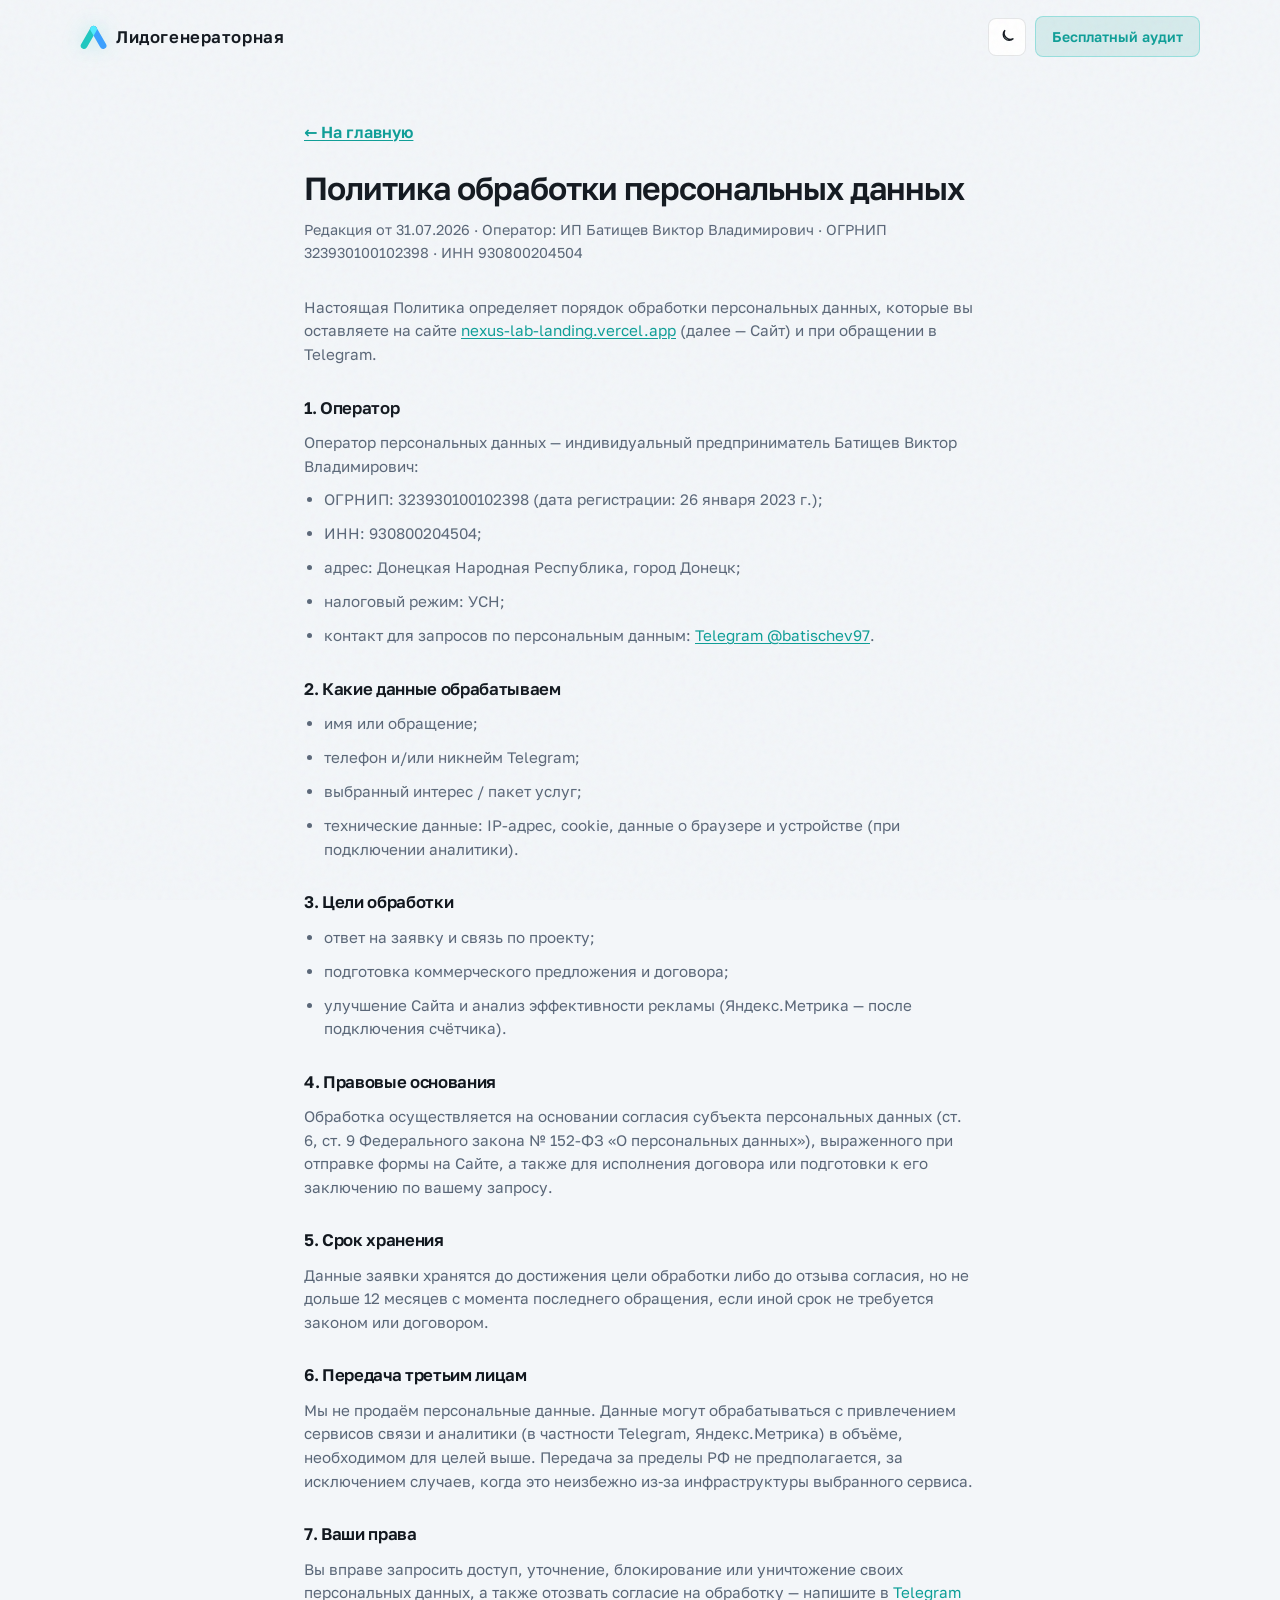
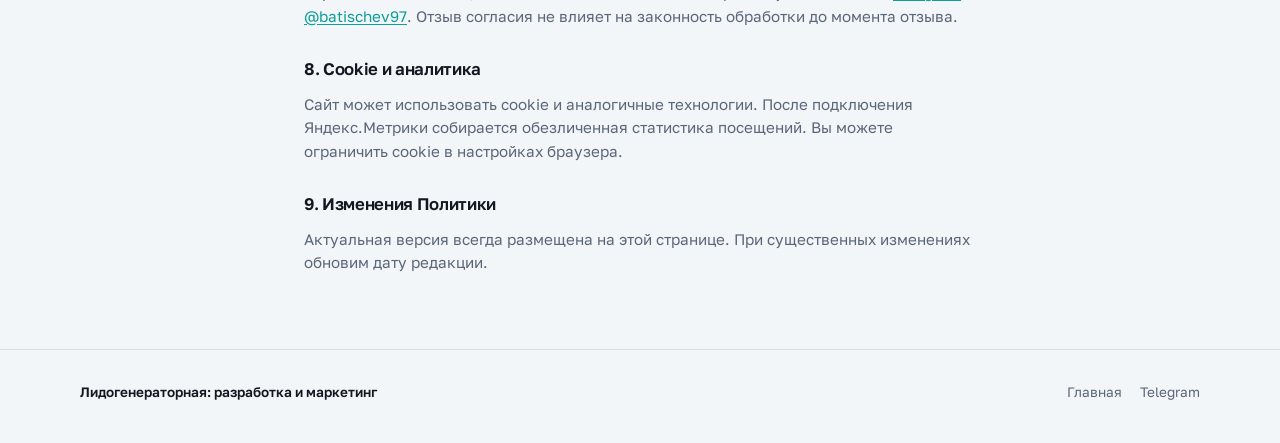
==== commit 4ac23d78: "логотипы" ====
--- a/privacy.html
+++ b/privacy.html
@@ -9,6 +9,7 @@
   <meta name="theme-color" content="#0a0d11" id="theme-color">
   <link rel="canonical" href="https://nexus-lab-landing.vercel.app/privacy.html">
   <link rel="icon" href="img/favicon.svg" type="image/svg+xml">
+  <link rel="apple-touch-icon" href="img/apple-touch-icon.png">
   <link rel="preload" href="fonts/golos-cyrillic.woff2" as="font" type="font/woff2" crossorigin>
   <link rel="stylesheet" href="style/index.css">
   <script>
@@ -73,12 +74,12 @@
     <div class="wrap nav__inner">
       <a class="logo" href="index.html" aria-label="Лидогенераторная — на главную">
         <svg class="logo__mark" viewBox="0 0 32 32" fill="none" aria-hidden="true">
-          <polygon points="16,2.8 27.43,9.4 27.43,22.6 16,29.2 4.57,22.6 4.57,9.4" fill="none" stroke="#1ec8c0" stroke-width="2.2" stroke-linejoin="round"/>
-          <circle class="logo__mark-reticle" cx="16" cy="16" r="5.35" fill="none" stroke-width="1.3"/>
-          <path class="logo__mark-reticle" d="M16 7.15 V10.05 M16 21.95 V24.85 M7.15 16 H10.05 M21.95 16 H24.85" fill="none" stroke-width="1.3" stroke-linecap="round"/>
-          <circle cx="16" cy="16" r="2.15" fill="#3aa0ff"/>
+          <g style="isolation:isolate">
+            <path d="M4.8 26.6 L16 7.2" stroke="#1ec8c0" stroke-width="7.8" stroke-linecap="round"/>
+            <path d="M27.2 26.6 L16 7.2" stroke="#3aa0ff" stroke-width="7.8" stroke-linecap="round" style="mix-blend-mode:screen"/>
+          </g>
         </svg>
-        <span class="logo__text">Лидогенератор<span class="logo__accent">ная</span></span>
+        <span class="logo__text">Лидогенераторная</span>
       </a>
       <div class="nav__actions">
         <button class="theme-toggle" type="button" data-theme-toggle aria-label="Переключить тему">
--- a/style/index.css
+++ b/style/index.css
@@ -176,15 +176,6 @@
   overflow: visible;
   filter: drop-shadow(0 0 10px rgba(30, 200, 192, 0.28));
 }
-.logo__mark-reticle {
-  stroke: #eef2f6;
-}
-[data-theme="light"] .logo__mark-reticle {
-  stroke: #12181f;
-}
-.logo__accent {
-  color: var(--accent);
-}
 .nav__links {
   display: none;
   gap: 1.6rem;
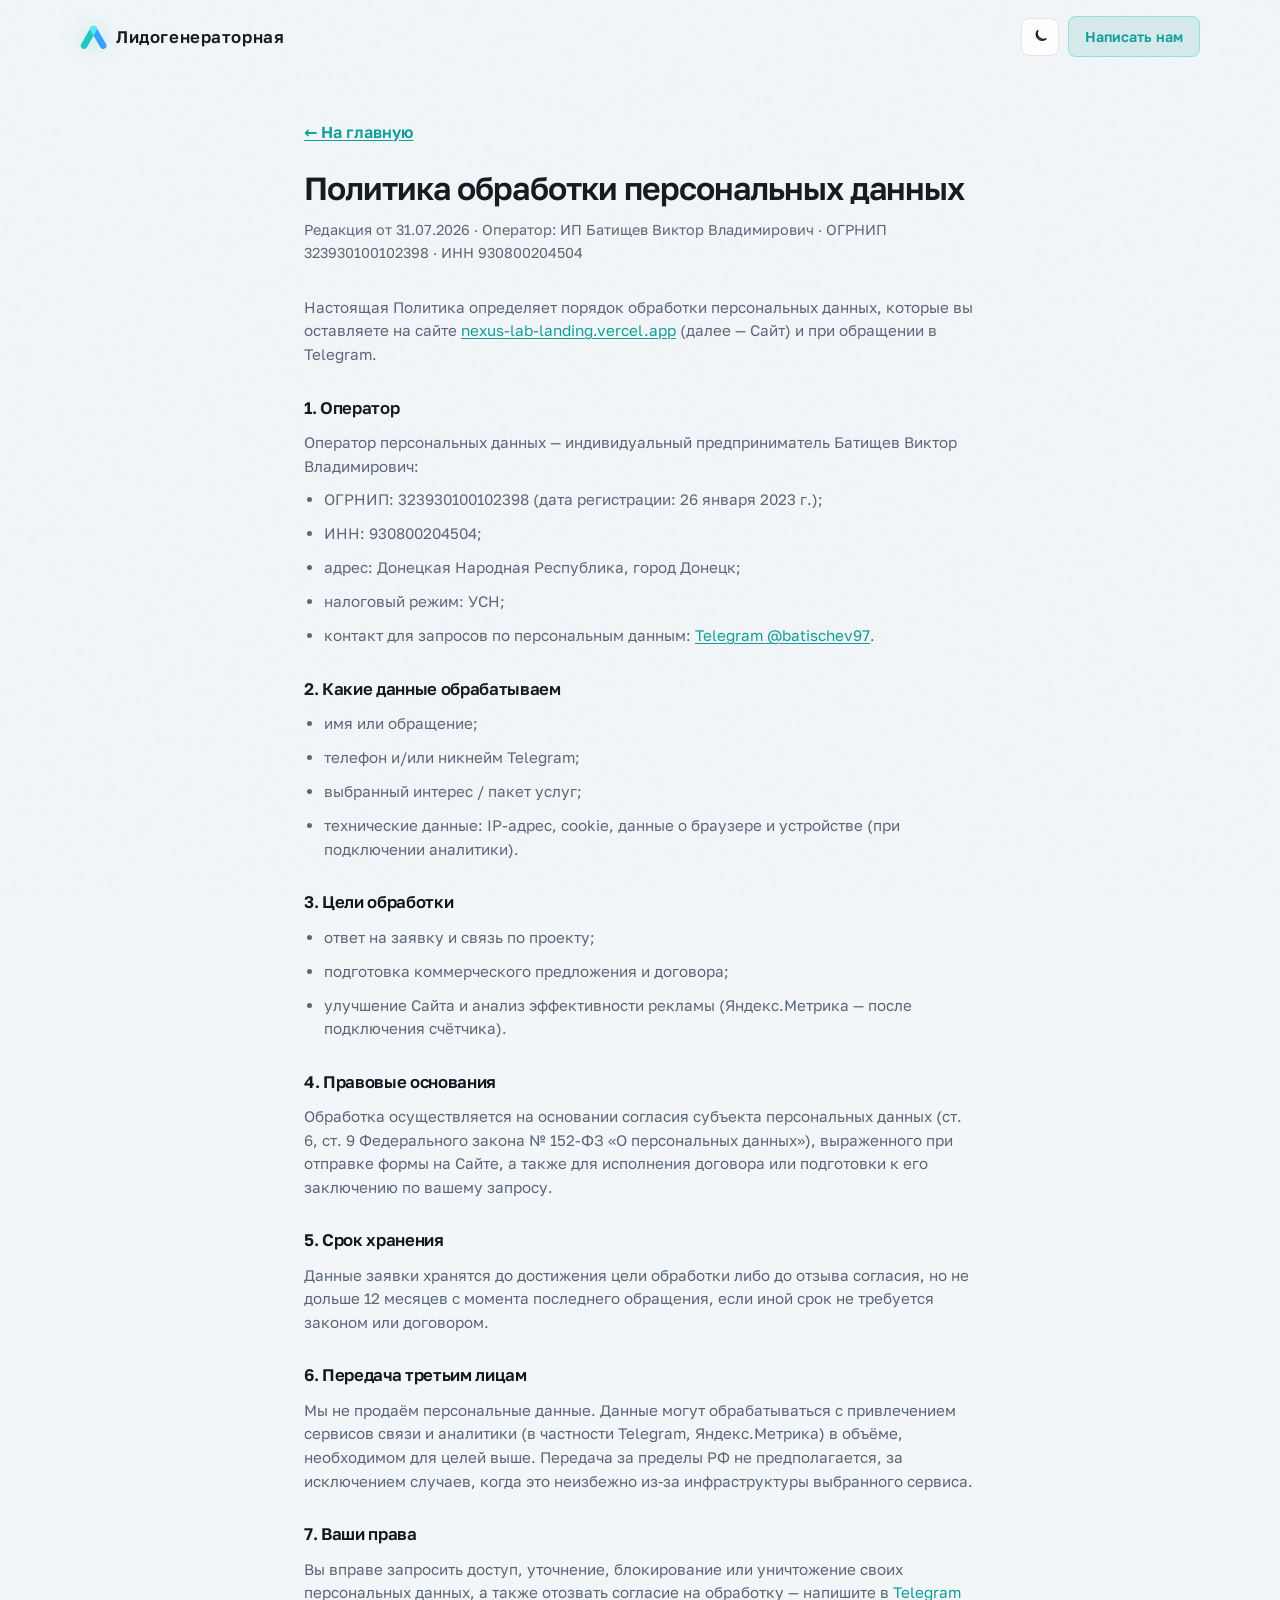
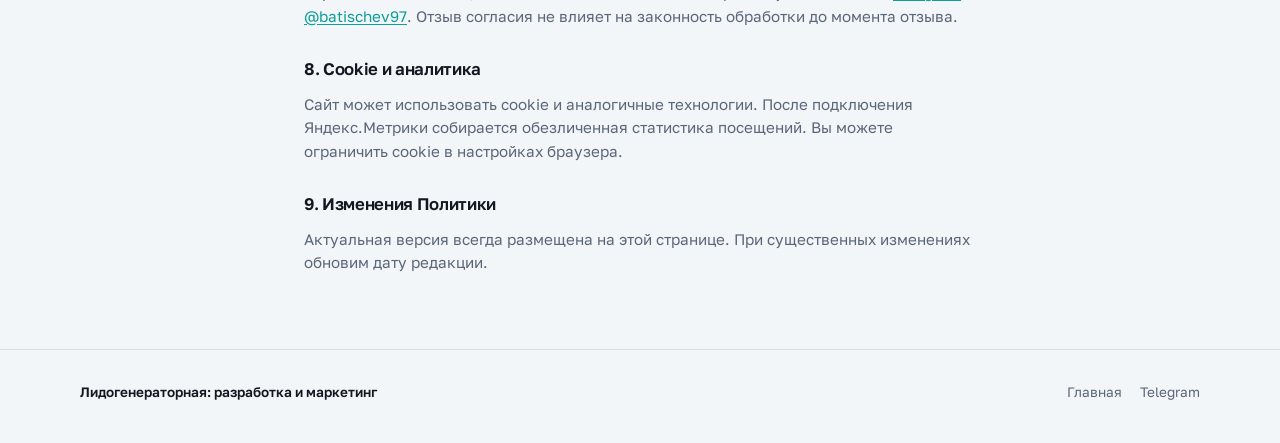
==== commit 66a81db8: "CTA по-человечески: Написать нам / Оставить заявку вместо разборов - Шапка и стики: Написать нам -> " ====
--- a/privacy.html
+++ b/privacy.html
@@ -91,7 +91,7 @@
             <path d="M21 14.5A8.5 8.5 0 0 1 9.5 3 7 7 0 1 0 21 14.5z"/>
           </svg>
         </button>
-        <a class="nav__cta" href="index.html#audit">Бесплатный аудит</a>
+        <a class="nav__cta" href="index.html#lead">Написать нам</a>
       </div>
     </div>
   </header>
--- a/style/index.css
+++ b/style/index.css
@@ -579,6 +579,27 @@
   font-size: 0.98rem;
   line-height: 1.5;
 }
+.audit__list {
+  margin-top: 0.9rem;
+  display: grid;
+  gap: 0.5rem;
+}
+.audit__list li {
+  position: relative;
+  padding-left: 1.2rem;
+  font-size: 0.94rem;
+  color: var(--ink);
+}
+.audit__list li::before {
+  content: "";
+  position: absolute;
+  left: 0;
+  top: 0.5rem;
+  width: 0.45rem;
+  height: 0.45rem;
+  border-radius: 50%;
+  background: var(--accent);
+}
 .audit__panel .btn {
   flex-shrink: 0;
 }
@@ -651,10 +672,11 @@
   background: var(--line);
 }
 @media (min-width: 860px) {
-  .value__grid { grid-template-columns: repeat(4, 1fr); }
+  .value__grid { grid-template-columns: repeat(3, 1fr); }
 }
 @media (min-width: 560px) and (max-width: 859.98px) {
   .value__grid { grid-template-columns: 1fr 1fr; }
+  .value__col:nth-child(3) { grid-column: 1 / -1; }
 }
 .value__col {
   background: var(--bg-soft);
@@ -1472,3 +1494,109 @@
   .flow-dot { display: none; }
 }
   
+
+/* === Равномерное наполнение секций-экранов (в конце файла, чтобы выигрывать каскад) === */
+@media (min-width: 860px) {
+  main > section .section-head { margin-bottom: 3rem; }
+  .steps__track { gap: 1.5rem; }
+  .step { padding-block: 2rem; }
+  .step p { font-size: 0.98rem; }
+  .services__grid { gap: 1.35rem; }
+  .service { padding: 1.9rem 1.6rem; gap: 0.7rem; }
+  .lead__panel { gap: 3rem; padding: 3rem; }
+}
+/* === Панельная структура: каждый блок — одинаковая карточка с бейджем === */
+main > section { padding: 2.75rem 0; }
+.hero { padding: 6.5rem 0 3.5rem; }
+.panel {
+  position: relative;
+  padding: clamp(1.6rem, 3.5vw, 2.4rem);
+  border: 1px solid var(--line);
+  border-radius: 14px;
+  background: var(--bg-elev);
+}
+.panel::before {
+  content: "";
+  position: absolute;
+  left: 0;
+  top: 0;
+  bottom: 0;
+  width: 3px;
+  border-radius: 14px 0 0 14px;
+  background: linear-gradient(180deg, var(--accent), var(--accent-2));
+}
+.panel__badge {
+  display: inline-flex;
+  align-items: center;
+  width: fit-content;
+  padding: 0.32rem 0.7rem;
+  border-radius: 999px;
+  font-size: 0.72rem;
+  font-weight: 700;
+  letter-spacing: 0.06em;
+  text-transform: uppercase;
+  color: var(--btn-on-accent);
+  background: linear-gradient(135deg, var(--accent), #18a8d8);
+  margin-bottom: 1.15rem;
+}
+.panel .section-head { margin-bottom: 2rem; }
+.services { background: transparent; border-block: 0; }
+.faq { border-top: 0; }
+
+/* Единый ритм: у панельных секций разбора и болей те же отступы, что у остальных */
+.audit, .value { padding: 2.75rem 0; }
+/* === Все панели одного размера === */
+@media (min-width: 860px) {
+  .panel, .value__panel, .audit__panel, .lead__panel {
+    min-height: 680px;
+    justify-content: center; /* flex-контейнеры */
+    align-content: center;   /* grid-контейнеры */
+  }
+  /* Команда: компактнее, чтобы влезала в общий размер */
+  #why .why__story { padding: 1.2rem; }
+  #why .why__story p { font-size: 0.95rem; margin-bottom: 0.7rem; }
+  #why .point { padding: 0.8rem 1rem; }
+  #why .point p { font-size: 0.87rem; }
+  #why .partner { padding: 0.55rem 0; }
+  #why .partner__avatar { width: 3rem; height: 3rem; }
+  #why .why__grid { gap: 0.75rem; }
+  #why .section-head { margin-bottom: 1.2rem; }
+  .guarantees__title { font-size: 0.95rem; margin-bottom: 0.6rem; }
+  .panel { display: flex; flex-direction: column; }
+  /* Разбор: крупнее типографика, список в две колонки — панель заполняется */
+  .audit__copy { max-width: none; }
+  .audit__copy h2 { font-size: clamp(1.5rem, 2.4vw, 2rem); }
+  .audit__copy p { font-size: 1.05rem; }
+  .audit__list { grid-template-columns: 1fr 1fr; gap: 0.7rem 2rem; margin-top: 1.2rem; }
+  .audit__list li { font-size: 1rem; }
+  /* Пакеты: компактнее, чтобы влезали в общий размер */
+  .pack { padding: 1.2rem 1.15rem; gap: 0.7rem; }
+  .pack li { font-size: 0.88rem; }
+  .pack__desc { font-size: 0.9rem; }
+  /* FAQ компактнее */
+  .faq summary { padding: 0.85rem 0; }
+}
+/* Крупные цифры-якоря в карточках блока болей */
+.value__num {
+  font-family: var(--font-display);
+  font-size: 1.9rem;
+  font-weight: 700;
+  color: var(--accent);
+  opacity: 0.9;
+}
+/* Гарантии — чипы в строку вместо списка */
+.guarantees__list {
+  display: flex;
+  flex-wrap: wrap;
+  gap: 0.5rem;
+}
+.guarantees__list li {
+  position: static;
+  padding: 0.45rem 0.85rem;
+  border: 1px solid var(--line);
+  border-radius: 999px;
+  background: var(--bg-soft);
+  font-size: 0.88rem;
+  color: var(--ink-soft);
+}
+.guarantees__list li::before { content: none; }
